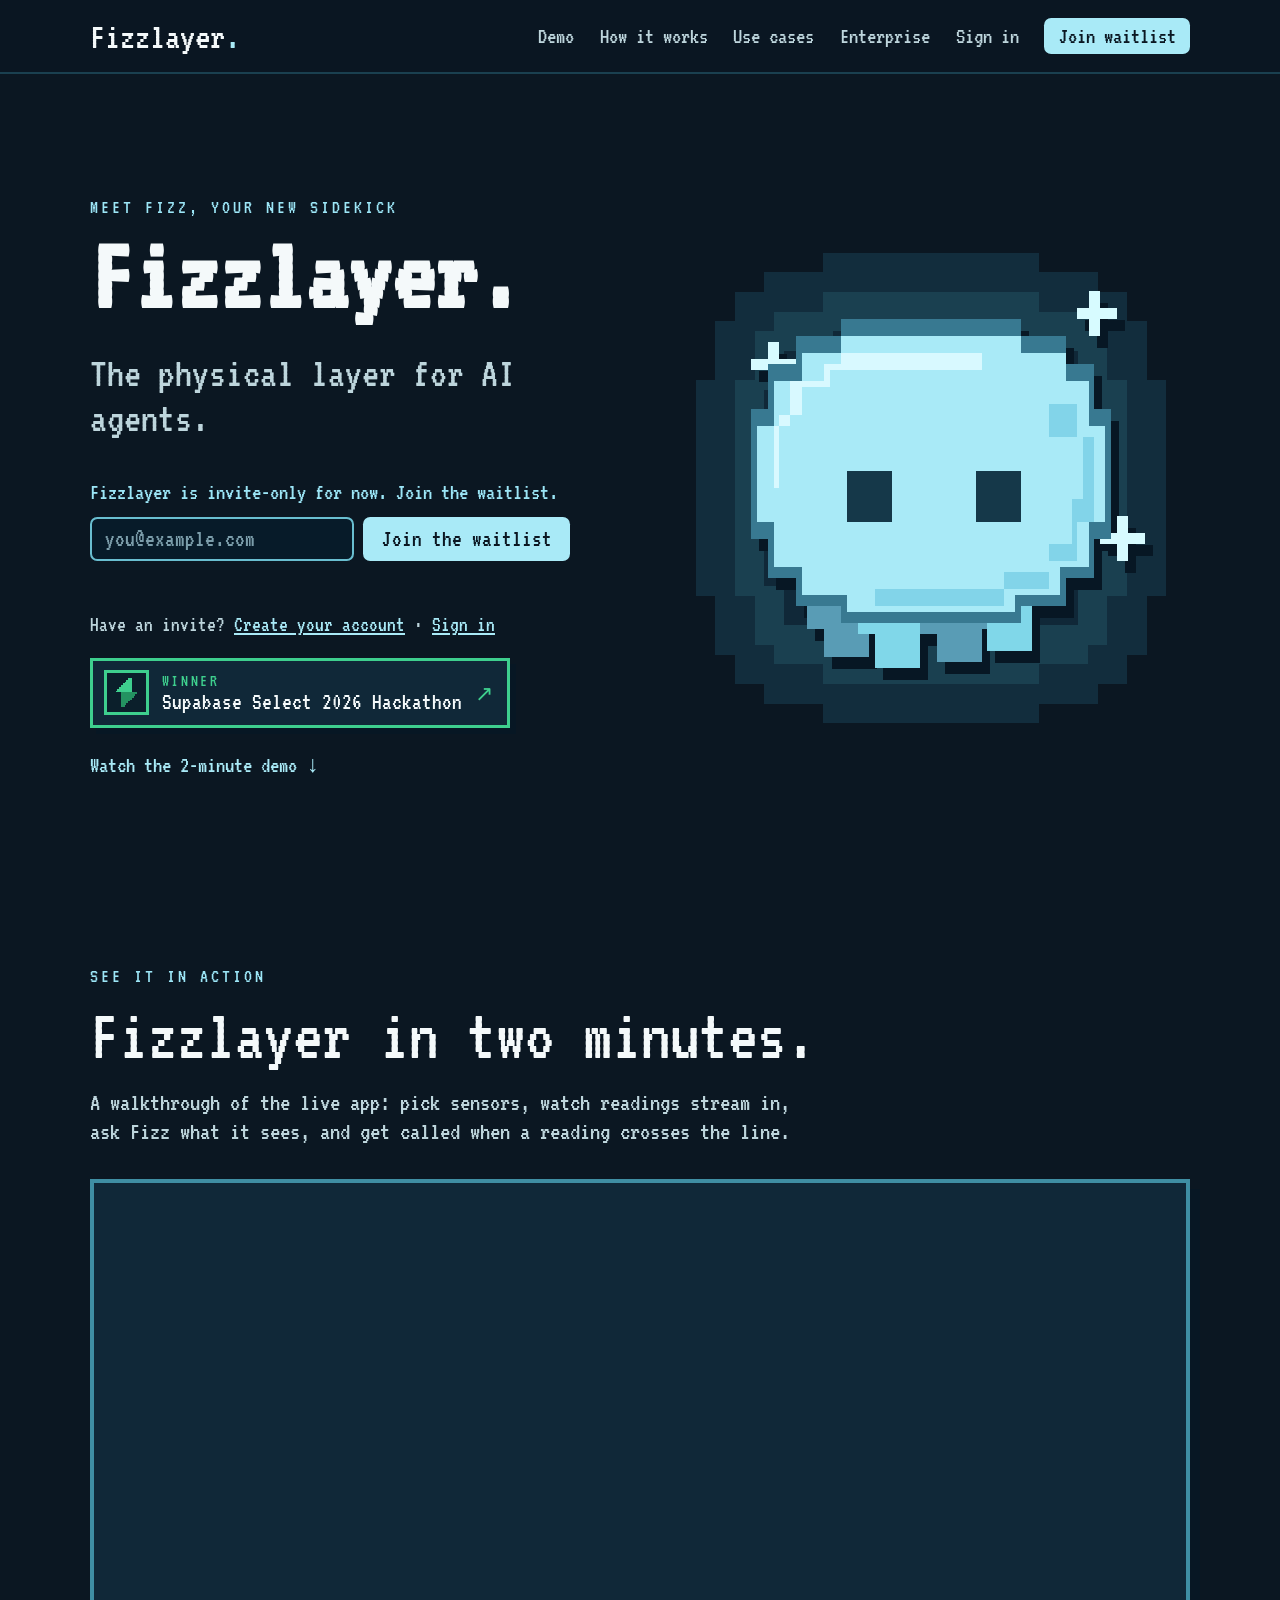
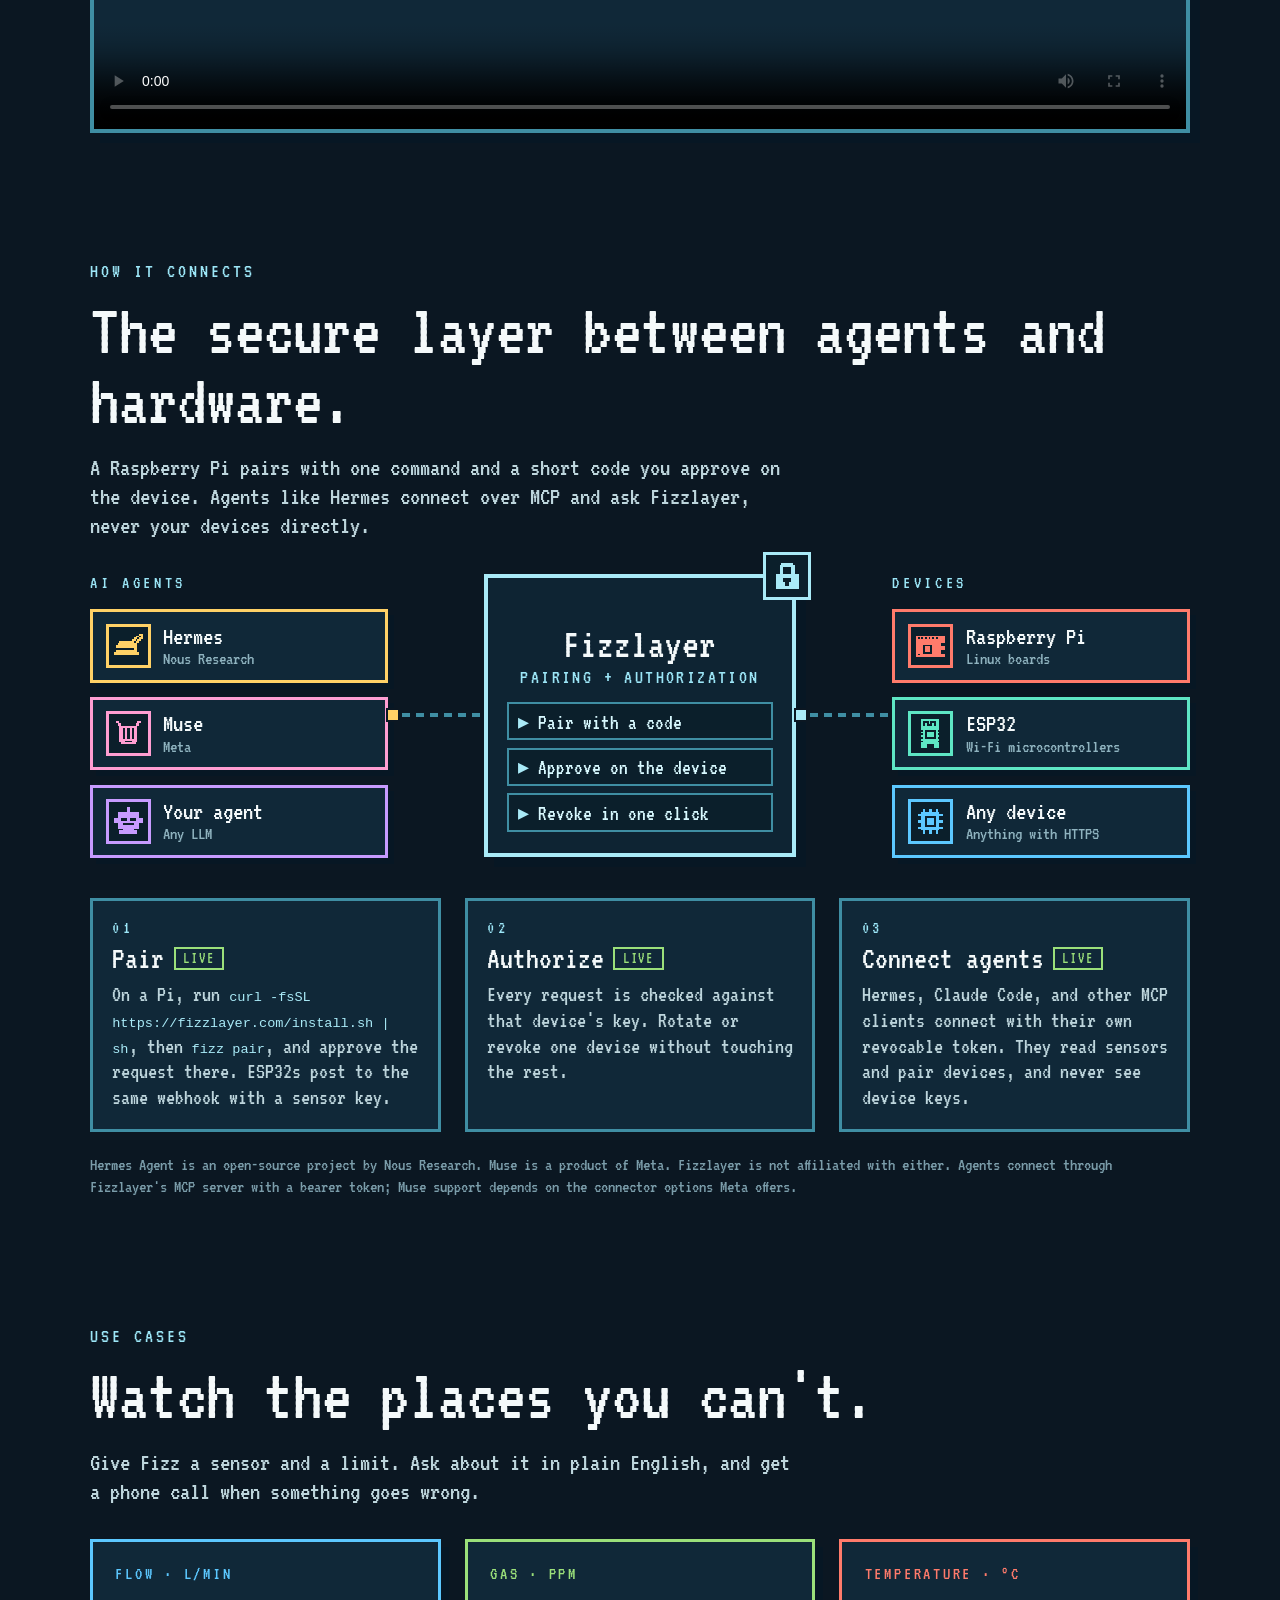
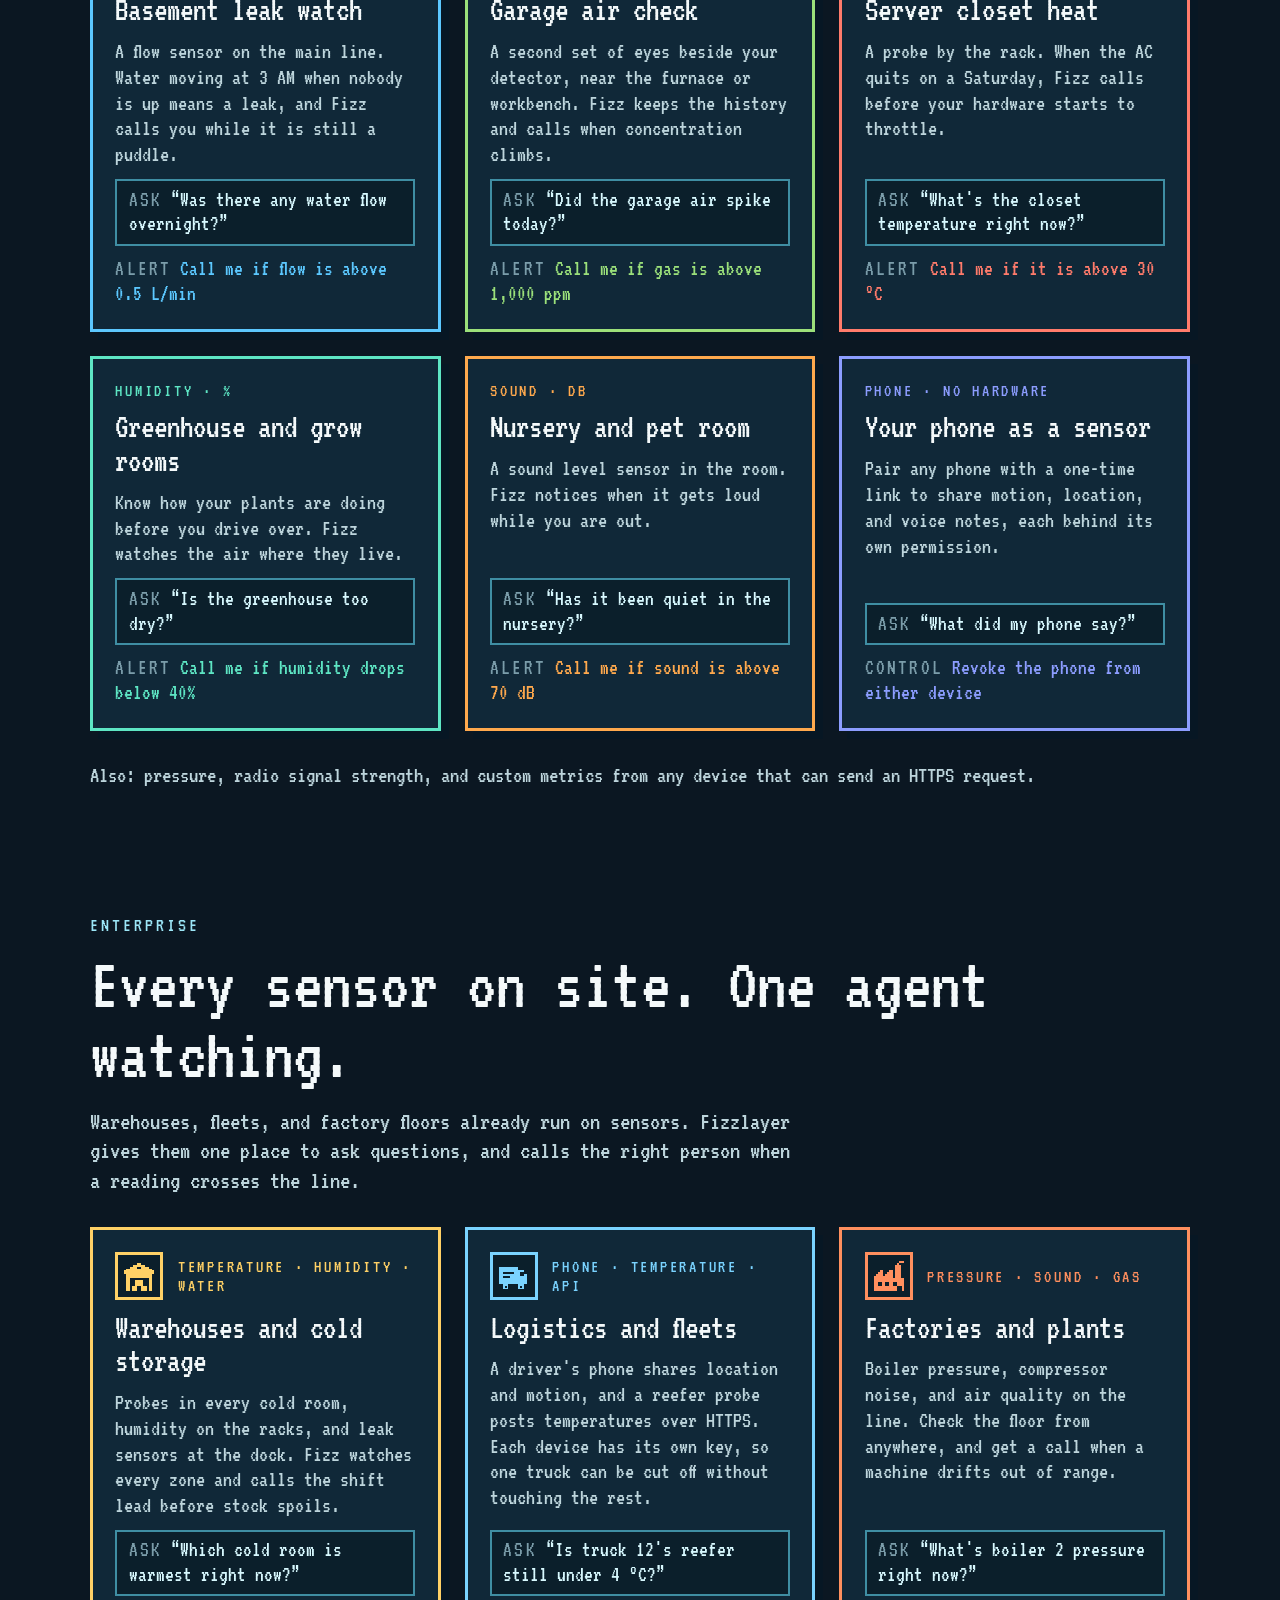
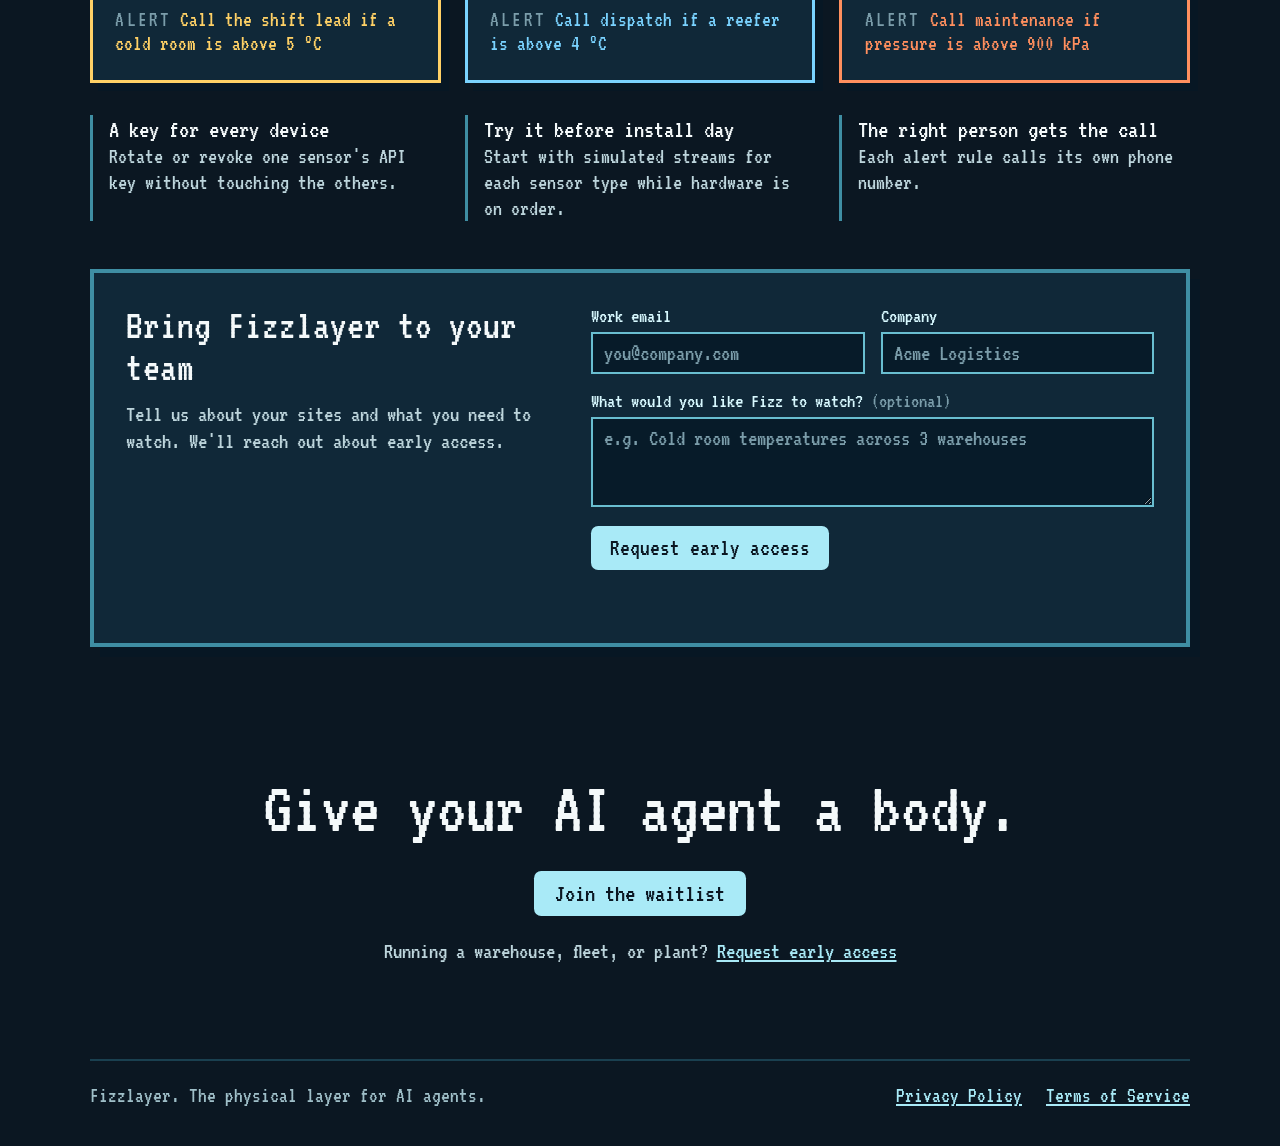
==== public/index.html @ 7a4fb1a0 "Harden Supabase ownership, authentication, and API security" ====
<!doctype html>
<html lang="en">
  <head>
    <meta charset="utf-8">
    <meta name="viewport" content="width=device-width, initial-scale=1">
    <meta name="theme-color" content="#0b1722">
    <title>Fizzlayer — The physical layer for AI agents</title>
    <meta name="description" content="Fizzlayer is the physical layer for AI agents. Connect any sensor, ask about it in plain English, and get a call when something goes wrong. Join the waitlist.">
    <meta property="og:type" content="website">
    <meta property="og:site_name" content="Fizzlayer">
    <meta property="og:url" content="https://fizzlayer.com/">
    <meta property="og:title" content="Fizzlayer — The physical layer for AI agents">
    <meta property="og:description" content="Connect any sensor, ask about it in plain English, and get a call when something goes wrong. Join the waitlist.">
    <meta property="og:image" content="https://fizzlayer.com/og.png">
    <meta property="og:image:width" content="1200">
    <meta property="og:image:height" content="630">
    <meta property="og:image:alt" content="Fizz, the Fizzlayer pixel-art mascot, beside the Fizzlayer name, the tagline “The physical layer for AI agents” and nine sensor icons.">
    <meta name="twitter:card" content="summary_large_image">
    <link rel="icon" href="/fizz-agent.svg" type="image/svg+xml">
    <link rel="preconnect" href="https://fonts.googleapis.com">
    <link rel="preconnect" href="https://fonts.gstatic.com" crossorigin>
    <link href="https://fonts.googleapis.com/css2?family=VT323&display=swap" rel="stylesheet">
    <script src="/auth-redirect.js"></script>
    <link rel="stylesheet" href="/sky.css">
    <script src="/sensor-kinds.js" defer></script>
    <style>
      :root { color-scheme: dark; font-family: "VT323", monospace; }
      * { box-sizing: border-box; }
      .visually-hidden { position: absolute; width: 1px; height: 1px; overflow: hidden; clip-path: inset(50%); white-space: nowrap; }
      html { scroll-behavior: smooth; scroll-padding-top: 5.5rem; }
      body { margin: 0; overflow-x: hidden; background: #0b1722; color: #f4f9fa; }
      main { position: relative; z-index: 1; }
      .site-nav { position: sticky; top: 0; z-index: 10; background: rgba(11, 23, 34, .94); border-bottom: 2px solid #1a4050; }
      .site-nav nav { position: relative; width: min(1100px, calc(100% - 3rem)); min-height: 4.5rem; margin: 0 auto; display: flex; align-items: center; justify-content: space-between; gap: 1rem; }
      .nav-logo { font-size: 2.4rem; color: #f4f9fa; text-decoration: none; }
      .nav-logo span { color: #a9eaf7; }
      .nav-links { display: flex; align-items: center; gap: 1.6rem; margin: 0; padding: 0; list-style: none; }
      .nav-links a { font-size: 1.45rem; color: #bdd5dc; text-decoration: none; }
      .nav-links a:hover, .nav-links a[aria-current="true"] { color: #a9eaf7; }
      .nav-links a[aria-current="true"] { text-decoration: underline; text-underline-offset: 6px; }
      .nav-links .nav-cta { color: #0b1722; background: #a9eaf7; padding: .35rem .9rem; border-radius: .45rem; }
      .nav-links .nav-cta:hover { color: #0b1722; background: #d1f7ff; }
      .nav-toggle { display: none; font: inherit; font-size: 1.45rem; color: #a9eaf7; background: none; border: 2px solid #3f8ea3; padding: .2rem .8rem; cursor: pointer; }
      .hero { width: min(1100px, calc(100% - 3rem)); min-height: calc(100vh - 4.5rem); margin: 0 auto; display: grid; grid-template-columns: minmax(0, 1fr) minmax(0, 1fr); align-items: center; gap: clamp(2rem, 5vw, 5rem); }
      .copy { position: relative; z-index: 1; }
      .eyebrow { margin: 0 0 1rem; color: #9ce6f7; font-size: 1.25rem; letter-spacing: .15em; text-transform: uppercase; }
      h1 { margin: 0; font-size: clamp(4rem, 8.5vw, 6.75rem); line-height: .8; }
      .tagline { max-width: 28rem; margin: 2rem 0 2.5rem; font-size: clamp(2rem, 3.3vw, 2.7rem); line-height: 1.05; color: #bdd5dc; }
      .waitlist-intro { margin: 0 0 .8rem; font-size: 1.45rem; color: #9ce6f7; }
      .waitlist { display: flex; gap: .6rem; max-width: 30rem; }
      .waitlist input { flex: 1; min-width: 0; font: inherit; font-size: 1.5rem; color: #fff; background: #071b29; border: 2px solid #69bed0; border-radius: .45rem; padding: .5rem .8rem; }
      .waitlist input::placeholder { color: #7b9daa; }
      .waitlist button { font: inherit; font-size: 1.5rem; color: #0b1722; background: #a9eaf7; border: 0; border-radius: .45rem; padding: .65rem 1.15rem; cursor: pointer; }
      .waitlist button:hover { background: #d1f7ff; }
      .waitlist button:disabled { opacity: .6; cursor: wait; }
      .waitlist-status { min-height: 1.6rem; margin: .7rem 0 0; font-size: 1.35rem; color: #bdd5dc; }
      .waitlist-status.error { color: #ffb9af; }
      .invite { margin: 1rem 0 0; font-size: 1.35rem; color: #bdd5dc; }
      .invite a { color: #a9eaf7; }
      .award-card { --sensor-color: #3ecf8e; display: flex; align-items: center; gap: .8rem; width: fit-content; max-width: 100%; margin-top: 1.4rem; padding: .6rem .9rem .6rem .7rem; color: #f4f9fa; text-decoration: none; background: #102838; border: 3px solid var(--sensor-color); box-shadow: 6px 6px 0 #071724; }
      .award-card:hover { background: #12333f; }
      .award-card .kind-badge { width: 2.8rem; height: 2.8rem; }
      .award-card .kind-badge svg { width: 1.8rem; height: 1.8rem; }
      .award-card small { display: block; font-size: 1.1rem; letter-spacing: .15em; color: var(--sensor-color); text-transform: uppercase; }
      .award-card strong { display: block; font-size: 1.5rem; font-weight: 400; line-height: 1; }
      .award-card .arrow { color: var(--sensor-color); font-size: 1.4rem; }
      .scroll-cue { display: inline-block; margin-top: 1.6rem; font-size: 1.45rem; color: #a9eaf7; text-decoration: none; }
      .scroll-cue:hover { color: #d1f7ff; }
      a:focus-visible, button:focus-visible, input:focus-visible, video:focus-visible { outline: 3px solid white; outline-offset: 4px; }
      .section { width: min(1100px, calc(100% - 3rem)); margin: 0 auto; padding: 4rem 0; }
      .section h2 { margin: 0 0 1rem; font-size: clamp(3rem, 6vw, 4.6rem); font-weight: 400; line-height: .95; }
      .lede { max-width: 44rem; margin: 0 0 2rem; font-size: 1.6rem; line-height: 1.15; color: #bdd5dc; }
      .video-frame { border: 4px solid #3f8ea3; background: #102838; box-shadow: 10px 10px 0 #071724; }
      .video-frame video { display: block; width: 100%; height: auto; }
      .use-grid { display: grid; grid-template-columns: repeat(3, minmax(0, 1fr)); gap: 1.5rem; }
      .use-card { display: flex; flex-direction: column; gap: .7rem; padding: 1.4rem; background: #102838; border: 3px solid var(--sensor-color); box-shadow: 8px 8px 0 #071724; }
      .use-head { display: flex; align-items: center; gap: .9rem; }
      .use-kind { font-size: 1.15rem; letter-spacing: .15em; color: var(--sensor-color); text-transform: uppercase; }
      .use-card h3 { margin: 0; font-size: 2.1rem; font-weight: 400; line-height: 1; }
      .use-card p { margin: 0; font-size: 1.4rem; line-height: 1.15; color: #bdd5dc; }
      .use-card .ask { margin-top: auto; padding: .4rem .7rem; font-size: 1.35rem; color: #d8f9ff; background: #0b1f2b; border: 2px solid #3f8ea3; }
      .use-card .ask span, .use-card .alert span { color: #7b9daa; letter-spacing: .1em; }
      .use-card .alert { font-size: 1.35rem; color: var(--sensor-color); }
      .kind-badge { display: inline-grid; place-items: center; flex: none; width: 3rem; height: 3rem; border: 3px solid var(--sensor-color); color: var(--sensor-color); background: #0b1f2b; }
      .kind-badge svg { width: 1.9rem; height: 1.9rem; fill: currentColor; }
      .kind-badge .icon-cutout { fill: #0b1f2b; }
      .uses-more { margin: 2rem 0 0; font-size: 1.45rem; color: #bdd5dc; }
      .closing { padding-bottom: 6rem; text-align: center; }
      .closing a { display: inline-block; margin-top: .6rem; font-size: 1.6rem; color: #0b1722; background: #a9eaf7; padding: .65rem 1.3rem; border-radius: .45rem; text-decoration: none; }
      .closing a:hover { background: #d1f7ff; }
      .flow { display: grid; grid-template-columns: minmax(0, 1fr) 6rem minmax(0, 1.05fr) 6rem minmax(0, 1fr); align-items: center; margin: 1rem 0 2.5rem; }
      .flow-col { display: grid; gap: .9rem; }
      .flow-label { margin: 0 0 .2rem; font-size: 1.15rem; letter-spacing: .2em; color: #9ce6f7; text-transform: uppercase; }
      .node { display: flex; align-items: center; gap: .8rem; padding: .7rem .8rem; background: #102838; border: 3px solid var(--sensor-color); box-shadow: 6px 6px 0 #071724; }
      .node .kind-badge { width: 2.8rem; height: 2.8rem; }
      .node .kind-badge svg { width: 1.8rem; height: 1.8rem; }
      .node strong { display: block; font-size: 1.6rem; font-weight: 400; line-height: 1; color: #f4f9fa; }
      .node small { font-size: 1.15rem; color: #8fb3bf; }
      .wire { position: relative; align-self: stretch; min-height: 12rem; }
      .wire::before { content: ""; position: absolute; left: 0; right: 0; top: 50%; height: 4px; margin-top: -2px; background: repeating-linear-gradient(90deg, #3f8ea3 0 8px, transparent 8px 14px); }
      .packet { position: absolute; top: 50%; left: 0; width: 10px; height: 10px; margin-top: -5px; background: #a9eaf7; box-shadow: 0 0 0 2px #0b1722; animation: packet-right 2.4s steps(12, end) infinite; }
      .packet.back { background: #ffd166; animation-name: packet-left; animation-delay: -1.2s; }
      @keyframes packet-right { from { left: 0; } to { left: calc(100% - 10px); } }
      @keyframes packet-left { from { left: calc(100% - 10px); } to { left: 0; } }
      @keyframes packet-down { from { top: 0; } to { top: calc(100% - 10px); } }
      @keyframes packet-up { from { top: calc(100% - 10px); } to { top: 0; } }
      .core { position: relative; padding: 1.6rem 1.2rem 1.3rem; text-align: center; background: #0e2433; border: 4px solid #a9eaf7; box-shadow: 10px 10px 0 #071724; }
      .core .core-lock { position: absolute; top: -1.6rem; right: -1.2rem; --sensor-color: #a9eaf7; }
      .core img { width: 6rem; image-rendering: pixelated; animation: core-bob 1.2s steps(2, end) infinite alternate; }
      @keyframes core-bob { to { transform: translateY(-6px); } }
      .core h3 { margin: .3rem 0 .1rem; font-size: 2.6rem; font-weight: 400; line-height: 1; }
      .core > p { margin: 0 0 .9rem; font-size: 1.25rem; letter-spacing: .12em; color: #9ce6f7; text-transform: uppercase; }
      .core ul { display: grid; gap: .45rem; margin: 0; padding: 0; list-style: none; }
      .core li { padding: .3rem .6rem; font-size: 1.35rem; color: #d8f9ff; text-align: left; background: #0b1f2b; border: 2px solid #3f8ea3; }
      .core li::before { content: "▸ "; color: #a9eaf7; }
      .connect-steps { display: grid; grid-template-columns: repeat(3, minmax(0, 1fr)); gap: 1.5rem; margin: 0; padding: 0; list-style: none; }
      .connect-steps li { padding: 1.1rem 1.2rem; background: #102838; border: 3px solid #3f8ea3; }
      .connect-steps .n { font-size: 1.15rem; letter-spacing: .2em; color: #9ce6f7; }
      .connect-steps h3 { display: flex; flex-wrap: wrap; align-items: center; gap: .6rem; margin: .3rem 0 .5rem; font-size: 2rem; font-weight: 400; line-height: 1; }
      .status { padding: .1rem .45rem; font-size: 1rem; letter-spacing: .12em; text-transform: uppercase; border: 2px solid; }
      .status.live { color: #9be07a; }
      .status.soon { color: #ffd166; }
      .connect-steps p { margin: 0; font-size: 1.4rem; line-height: 1.15; color: #bdd5dc; }
      .connect-steps code { font-family: monospace; font-size: .85rem; color: #a9eaf7; overflow-wrap: anywhere; }
      .fine-print { margin: 1.4rem 0 0; font-size: 1.15rem; line-height: 1.2; color: #7b9daa; }
      .ent-points { display: grid; grid-template-columns: repeat(3, minmax(0, 1fr)); gap: 1.5rem; margin: 2rem 0 0; padding: 0; list-style: none; }
      .ent-points li { padding-left: 1rem; border-left: 3px solid #3f8ea3; font-size: 1.4rem; line-height: 1.15; color: #bdd5dc; }
      .ent-points strong { display: block; font-weight: 400; font-size: 1.6rem; color: #f4f9fa; }
      .business { display: grid; grid-template-columns: minmax(0, 1fr) minmax(0, 1.3fr); gap: 2rem; margin-top: 3rem; padding: 2rem; background: #102838; border: 4px solid #3f8ea3; box-shadow: 10px 10px 0 #071724; }
      .business h3 { margin: 0 0 .8rem; font-size: 2.6rem; font-weight: 400; line-height: 1; }
      .business p { margin: 0; font-size: 1.45rem; line-height: 1.15; color: #bdd5dc; }
      .business form { display: grid; grid-template-columns: 1fr 1fr; gap: 1rem; }
      .business label { display: block; margin-bottom: .35rem; font-size: 1.3rem; color: #d8f9ff; }
      .business .wide { grid-column: 1 / -1; }
      .business input, .business textarea { width: 100%; font: inherit; font-size: 1.45rem; color: #fff; background: #071b29; border: 2px solid #69bed0; border-radius: 0; padding: .45rem .7rem; }
      .business textarea { resize: vertical; min-height: 5.5rem; }
      .business input::placeholder, .business textarea::placeholder { color: #7b9daa; }
      .business button { justify-self: start; font: inherit; font-size: 1.5rem; color: #0b1722; background: #a9eaf7; border: 0; border-radius: .45rem; padding: .6rem 1.2rem; cursor: pointer; }
      .business button:hover { background: #d1f7ff; }
      .business button:disabled { opacity: .6; cursor: wait; }
      .business .form-status { min-height: 1.6rem; font-size: 1.35rem; color: #bdd5dc; }
      .business .form-status.error { color: #ffb9af; }
      .dim { color: #7b9daa; }
      .closing p { margin: 1.4rem 0 0; font-size: 1.45rem; color: #bdd5dc; }
      .closing p a { display: inline; margin: 0; padding: 0; font-size: inherit; color: #a9eaf7; background: none; text-decoration: underline; }
      .closing p a:hover { background: none; color: #d1f7ff; }
      .site-footer { position: relative; z-index: 1; width: min(1100px, calc(100% - 3rem)); margin: 0 auto; padding: 1.5rem 0 2.5rem; border-top: 2px solid #1a4050; display: flex; flex-wrap: wrap; justify-content: space-between; gap: .6rem 1.5rem; font-size: 1.35rem; color: #9fbfc8; }
      .site-footer nav { display: flex; gap: 1.5rem; }
      .site-footer a { color: #a9eaf7; }
      textarea:focus-visible { outline: 3px solid white; outline-offset: 4px; }
      @media (max-width: 1000px) { .use-grid { grid-template-columns: repeat(2, minmax(0, 1fr)); } }
      @media (max-width: 860px) {
        .nav-toggle { display: block; }
        .nav-links { display: none; position: absolute; top: 100%; left: -1.5rem; right: -1.5rem; flex-direction: column; align-items: stretch; gap: 0; padding: .4rem 1.5rem 1.2rem; background: #0b1722; border-bottom: 2px solid #1a4050; }
        .nav-links.open { display: flex; }
        .nav-links a { display: block; padding: .7rem 0; }
        .nav-links .nav-cta { margin-top: .5rem; text-align: center; }
        .business { grid-template-columns: 1fr; }
        .ent-points { grid-template-columns: 1fr; }
        .connect-steps { grid-template-columns: 1fr; }
        .flow { grid-template-columns: 1fr; }
        .flow-col { grid-template-columns: repeat(3, minmax(0, 1fr)); gap: .6rem; }
        .flow-label { grid-column: 1 / -1; text-align: center; }
        .node { flex-direction: column; gap: .4rem; padding: .7rem .4rem; text-align: center; }
        .node small { display: none; }
        .node strong { font-size: 1.35rem; }
        .wire { min-height: 4.5rem; }
        .wire::before { left: 50%; right: auto; top: 0; bottom: 0; width: 4px; height: auto; margin: 0 0 0 -2px; background: repeating-linear-gradient(180deg, #3f8ea3 0 8px, transparent 8px 14px); }
        .packet { left: 50%; top: 0; margin: 0 0 0 -5px; animation-name: packet-down; }
        .packet.back { left: 50%; animation-name: packet-up; }
        .core .core-lock { right: .6rem; }
      }
      .stage { position: relative; display: grid; place-items: center; min-height: 480px; isolation: isolate; }
      .pixel-halo { position: absolute; z-index: -1; width: min(100%, 490px); height: auto; image-rendering: pixelated; }
      .mascot-runner { width: min(100%, 450px); animation: scurry 3s ease-in-out infinite; }
      .mascot { display: block; width: 100%; height: auto; overflow: visible; filter: drop-shadow(8px 12px 0 #071724); image-rendering: pixelated; }
      .tentacle-left { animation: step-left .3s steps(2, end) infinite alternate; }
      .tentacle-right { animation: step-right .3s steps(2, end) infinite alternate; }
      .spark { fill: #d7fbff; animation: twinkle 2s steps(2, end) infinite alternate; }
      .spark:nth-of-type(2) { animation-delay: .7s; }
      @keyframes scurry { 0%, 100% { transform: translate(-18px, 0) rotate(-2deg); } 50% { transform: translate(18px, -9px) rotate(2deg); } }
      @keyframes step-left { to { transform: translateY(5px); } }
      @keyframes step-right { to { transform: translateY(-5px); } }
      @keyframes twinkle { to { opacity: .25; } }
      @media (max-width: 720px) {
        .hero { grid-template-columns: 1fr; gap: 0; min-height: 0; padding: 4rem 0 3rem; text-align: center; }
        .section { padding: 3rem 0; }
        .use-grid { grid-template-columns: 1fr; }
        .business { padding: 1.4rem; }
        .business form { grid-template-columns: 1fr; }
        .stage { grid-row: 1; min-height: 310px; }
        .mascot-runner { width: min(76vw, 320px); }
        .copy { grid-row: 2; }
        .tagline { margin: 1.2rem auto 2rem; }
        .waitlist { margin: 0 auto; flex-direction: column; }
        .award-card { margin-left: auto; margin-right: auto; text-align: left; }
      }
      @media (prefers-reduced-motion: reduce) {
        .mascot-runner, .tentacle-left, .tentacle-right, .spark { animation: none; }
        html { scroll-behavior: auto; }
        .packet { display: none; }
        .core img { animation: none; }
      }
    </style>
  </head>
  <body>
    <div class="pixel-sky" aria-hidden="true">
      <span class="shooting-star shooting-star-one"></span>
      <span class="shooting-star shooting-star-two"></span>
      <span class="shooting-star shooting-star-three"></span>
    </div>
    <header class="site-nav">
      <nav aria-label="Main">
        <a class="nav-logo" href="#top" aria-label="Fizzlayer, back to top">Fizzlayer<span>.</span></a>
        <button class="nav-toggle" id="nav-toggle" type="button" aria-expanded="false" aria-controls="nav-links">Menu</button>
        <ul class="nav-links" id="nav-links">
          <li><a href="#demo">Demo</a></li>
          <li><a href="#connect">How it works</a></li>
          <li><a href="#use-cases">Use cases</a></li>
          <li><a href="#enterprise">Enterprise</a></li>
          <li><a href="/app.html#sign-in">Sign in</a></li>
          <li><a class="nav-cta" href="#join">Join waitlist</a></li>
        </ul>
      </nav>
    </header>
    <main>
      <section class="hero" id="top">
        <div class="copy" id="join">
          <p class="eyebrow">Meet Fizz, your new sidekick</p>
          <h1>Fizzlayer.</h1>
          <p class="tagline">The physical layer for AI agents.</p>
          <p class="waitlist-intro">Fizzlayer is invite-only for now. Join the waitlist.</p>
          <form class="waitlist" id="waitlist" novalidate>
            <label class="visually-hidden" for="waitlist-email">Email address</label>
            <input id="waitlist-email" name="email" type="email" autocomplete="email" maxlength="254" required placeholder="you@example.com">
            <button type="submit">Join the waitlist</button>
          </form>
          <p class="waitlist-status" id="waitlist-status" role="status" aria-live="polite"></p>
          <p class="invite">Have an invite? <a href="/app.html">Create your account</a> · <a href="/app.html#sign-in">Sign in</a></p>
          <a class="award-card" href="https://hackathon.supabase.com/supabase-select-2026-hackathon/teams/7c144db2-dee5-42a7-9aaa-5348143c3a06" target="_blank" rel="noopener">
            <span class="kind-badge"><svg viewBox="0 0 16 16" shape-rendering="crispEdges" aria-hidden="true"><path d="M9 0h2v1h-2zM8 1h3v1h-3zM7 2h4v1h-4zM6 3h5v1h-5zM5 4h6v1h-6zM4 5h7v1h-7zM3 6h8v1h-8zM2 7h9v1h-9z"/><path fill="#249361" d="M5 8h9v1h-9zM5 9h8v1h-8zM5 10h7v1h-7zM5 11h6v1h-6zM5 12h5v1h-5zM5 13h4v1h-4zM5 14h3v1h-3zM5 15h2v1h-2z"/></svg></span>
            <span><small>Winner</small><strong>Supabase Select 2026 Hackathon</strong></span>
            <span class="arrow" aria-hidden="true">↗</span><span class="visually-hidden"> (opens in a new tab)</span>
          </a>
          <a class="scroll-cue" href="#demo">Watch the 2-minute demo ↓</a>
        </div>
        <div class="stage">
          <svg class="pixel-halo" viewBox="0 0 100 100" xmlns="http://www.w3.org/2000/svg" aria-hidden="true" shape-rendering="crispEdges">
            <path fill="#122d3d" d="M28 2h44v4h12v4h6v6h4v12h4v44h-4v12h-4v6h-6v4H72v4H28v-4H16v-4h-6v-6H6V72H2V28h4V16h4v-6h6V6h12z"/>
            <path fill="#1a4050" d="M28 10h44v4h10v4h4v10h4v44h-4v10h-4v4H72v4H28v-4H18v-4h-4V72h-4V28h4V18h4v-4h10z"/>
            <path fill="#102838" d="M30 18h40v4h10v8h4v40h-4v8H70v4H30v-4H20v-8h-4V30h4v-8h10z"/>
          </svg>
          <div class="mascot-runner">
            <svg class="mascot" viewBox="0 0 80 80" xmlns="http://www.w3.org/2000/svg" role="img" aria-labelledby="fizz-title fizz-desc" shape-rendering="crispEdges">
              <title id="fizz-title">Fizz the pixel mascot</title>
              <desc id="fizz-desc">A friendly light blue creature with two dark block eyes and four little scurrying tentacles.</desc>
              <path class="spark" d="M8 17h3v-3h2v3h3v2h-3v3h-2v-3H8z"/>
              <path class="spark" d="M66 8h2V5h2v3h3v2h-3v3h-2v-3h-2z"/>
              <path class="spark" d="M70 48h3v-3h2v3h3v2h-3v3h-2v-3h-3z"/>
              <g class="tentacle-left" fill="#599cb5">
                <path d="M22 52h10v10h-3v8h-8v-5h-3v-6h4z"/>
                <path d="M43 54h9v11h-3v6h-8v-5h-3v-7h5z"/>
              </g>
              <g class="tentacle-right" fill="#80d7e9">
                <path d="M32 55h9v9h-3v8h-8v-6h-3v-7h5z"/>
                <path d="M53 52h8v8h-3v9h-8v-6h-3v-7h6z"/>
              </g>
              <path fill="#387991" d="M24 10h32v3h8v5h5v8h3v23h-3v7h-5v5h-8v3H24v-3h-8v-5h-5v-7H8V26h3v-8h5v-5h8z"/>
              <path fill="#a9eaf7" d="M24 13h32v3h8v5h4v8h3v17h-3v8h-5v5h-8v3H25v-3h-8v-5h-5v-8H9V29h3v-8h5v-5h7z"/>
              <path fill="#d8f9ff" d="M24 16h25v3H22v3h-5v5h-4v13h-1V29h3v-8h6v-3h3z"/>
              <path fill="#82d4e9" d="M61 25h5v6h3v15h-3v7h-5v5h-8v3H30v-3h23v-3h8v-5h4v-8h2V31h-6z"/>
              <path fill="#153849" d="M25 37h8v9h-8zm23 0h8v9h-8z"/>
            </svg>
          </div>
        </div>
      </section>
      <section class="section demo" id="demo" aria-labelledby="demo-title">
        <p class="eyebrow">See it in action</p>
        <h2 id="demo-title">Fizzlayer in two minutes.</h2>
        <p class="lede">A walkthrough of the live app: pick sensors, watch readings stream in, ask Fizz what it sees, and get called when a reading crosses the line.</p>
        <div class="video-frame">
          <video controls preload="metadata" playsinline poster="/fizz-demo-poster.jpg" width="1920" height="1080">
            <source src="/fizz-demo.mp4" type="video/mp4">
            <track kind="captions" src="/fizz-demo.vtt" srclang="en" label="English">
            Your browser cannot play this video. <a href="/fizz-demo.mp4">Download the demo</a>.
          </video>
        </div>
      </section>
      <section class="section connect" id="connect" aria-labelledby="connect-title">
        <p class="eyebrow">How it connects</p>
        <h2 id="connect-title">The secure layer between agents and hardware.</h2>
        <p class="lede">A Raspberry Pi pairs with one command and a short code you approve on the device. Agents like Hermes connect over MCP and ask Fizzlayer, never your devices directly.</p>
        <div class="flow" role="img" aria-label="Diagram: AI agents such as Hermes and Muse connect to Fizzlayer, which handles pairing and authorization, and Fizzlayer connects to devices such as Raspberry Pi and ESP32 boards.">
          <div class="flow-col" aria-hidden="true">
            <p class="flow-label">AI agents</p>
            <div class="node" style="--sensor-color:#ffd166"><span class="kind-badge"><svg viewBox="0 0 16 16" shape-rendering="crispEdges" aria-hidden="true"><path d="M14 1h2v1h-2zM12 2h4v1h-4zM11 3h5v1h-5zM10 4h5v1h-5zM9 5h5v1h-5zM9 6h4v1h-4zM3 5h6v1h-6zM2 6h7v1h-7zM1 7h12v4h-12zM0 11h14v2h-14z"/><path class="icon-cutout" d="M14 2h1v1h-1zM13 3h1v1h-1zM12 4h1v1h-1zM11 5h1v1h-1zM1 9h10v1h-10z"/></svg></span><span><strong>Hermes</strong><small>Nous Research</small></span></div>
            <div class="node" style="--sensor-color:#ff9ed2"><span class="kind-badge"><svg viewBox="0 0 16 16" shape-rendering="crispEdges" aria-hidden="true"><path d="M1 1h2v1h-2zM2 2h2v2h-2zM3 4h2v7h-2zM13 1h2v1h-2zM12 2h2v2h-2zM11 4h2v7h-2zM3 4h10v1h-10zM3 11h10v2h-10zM4 13h8v1h-8zM6 5h1v6h-1zM9 5h1v6h-1z"/><path class="icon-cutout" d="M6 12h4v1h-4z"/></svg></span><span><strong>Muse</strong><small>Meta</small></span></div>
            <div class="node" style="--sensor-color:#c79bff"><span class="kind-badge"><svg viewBox="0 0 16 16" shape-rendering="crispEdges" aria-hidden="true"><path d="M7 0h2v1h-2zM7 1h2v2h-2zM2 3h12v9h-12zM0 6h2v3h-2zM14 6h2v3h-2zM5 12h6v1h-6zM3 13h10v2h-10z"/><path class="icon-cutout" d="M4 6h3v2h-3zM9 6h3v2h-3zM5 9h6v1h-6z"/></svg></span><span><strong>Your agent</strong><small>Any LLM</small></span></div>
          </div>
          <div class="wire" aria-hidden="true"><span class="packet"></span><span class="packet back"></span></div>
          <div class="core" aria-hidden="true">
            <span class="kind-badge core-lock"><svg viewBox="0 0 16 16" shape-rendering="crispEdges" aria-hidden="true"><path d="M5 1h6v2h-6zM4 2h2v5h-2zM10 2h2v5h-2zM2 7h12v8h-12z"/><path class="icon-cutout" d="M7 9h2v4h-2zM6 9h4v2h-4z"/></svg></span>
            <img src="/fizz-agent.svg" alt="">
            <h3>Fizzlayer</h3>
            <p>Pairing + authorization</p>
            <ul><li>Pair with a code</li><li>Approve on the device</li><li>Revoke in one click</li></ul>
          </div>
          <div class="wire" aria-hidden="true"><span class="packet back"></span><span class="packet"></span></div>
          <div class="flow-col" aria-hidden="true">
            <p class="flow-label">Devices</p>
            <div class="node" style="--sensor-color:#ff7b6b"><span class="kind-badge"><svg viewBox="0 0 16 16" shape-rendering="crispEdges" aria-hidden="true"><path d="M0 2h16v12h-16z"/><path class="icon-cutout" d="M1 3h1v1h-1zM3 3h1v1h-1zM5 3h1v1h-1zM7 3h1v1h-1zM9 3h1v1h-1zM11 3h1v1h-1zM4 7h5v5h-5zM14 6h2v2h-2zM14 10h2v2h-2zM1 12h1v1h-1z"/><path d="M5 8h3v3h-3z"/></svg></span><span><strong>Raspberry Pi</strong><small>Linux boards</small></span></div>
            <div class="node" style="--sensor-color:#5ee6c4"><span class="kind-badge"><svg viewBox="0 0 16 16" shape-rendering="crispEdges" aria-hidden="true"><path d="M3 0h10v16h-10z"/><path class="icon-cutout" d="M4 1h1v3h-1zM4 1h3v1h-3zM6 1h1v3h-1zM6 3h3v1h-3zM8 1h1v3h-1zM8 1h3v1h-3zM10 1h1v3h-1zM5 6h6v5h-6zM3 6h1v1h-1zM3 8h1v1h-1zM3 10h1v1h-1zM3 12h1v1h-1zM12 6h1v1h-1zM12 8h1v1h-1zM12 10h1v1h-1zM12 12h1v1h-1zM6 14h4v2h-4z"/><path d="M6 7h4v3h-4z"/></svg></span><span><strong>ESP32</strong><small>Wi-Fi microcontrollers</small></span></div>
            <div class="node" style="--sensor-color:#5cc8ff"><span class="kind-badge"><svg viewBox="0 0 16 16" shape-rendering="crispEdges" aria-hidden="true"><path d="M3 3h10v10h-10zM4 1h1v2h-1zM7 1h2v2h-2zM11 1h1v2h-1zM4 13h1v2h-1zM7 13h2v2h-2zM11 13h1v2h-1zM1 4h2v1h-2zM1 7h2v2h-2zM1 11h2v1h-2zM13 4h2v1h-2zM13 7h2v2h-2zM13 11h2v1h-2z"/><path class="icon-cutout" d="M5 5h6v6h-6z"/><path d="M6 6h4v4h-4z"/></svg></span><span><strong>Any device</strong><small>Anything with HTTPS</small></span></div>
          </div>
        </div>
        <ol class="connect-steps">
          <li><span class="n">01</span><h3>Pair <span class="status live">Live</span></h3><p>On a Pi, run <code>curl -fsSL https://fizzlayer.com/install.sh | sh</code>, then <code>fizz pair</code>, and approve the request there. ESP32s post to the same webhook with a sensor key.</p></li>
          <li><span class="n">02</span><h3>Authorize <span class="status live">Live</span></h3><p>Every request is checked against that device's key. Rotate or revoke one device without touching the rest.</p></li>
          <li><span class="n">03</span><h3>Connect agents <span class="status live">Live</span></h3><p>Hermes, Claude Code, and other MCP clients connect with their own revocable token. They read sensors and pair devices, and never see device keys.</p></li>
        </ol>
        <p class="fine-print">Hermes Agent is an open-source project by Nous Research. Muse is a product of Meta. Fizzlayer is not affiliated with either. Agents connect through Fizzlayer's MCP server with a bearer token; Muse support depends on the connector options Meta offers.</p>
      </section>
      <section class="section uses" id="use-cases" aria-labelledby="uses-title">
        <p class="eyebrow">Use cases</p>
        <h2 id="uses-title">Watch the places you can't.</h2>
        <p class="lede">Give Fizz a sensor and a limit. Ask about it in plain English, and get a phone call when something goes wrong.</p>
        <div class="use-grid">
          <article class="use-card" style="--sensor-color:#5cc8ff" data-kind="water">
            <div class="use-head"><span class="use-kind">Flow · L/min</span></div>
            <h3>Basement leak watch</h3>
            <p>A flow sensor on the main line. Water moving at 3 AM when nobody is up means a leak, and Fizz calls you while it is still a puddle.</p>
            <p class="ask"><span>ASK</span> “Was there any water flow overnight?”</p>
            <p class="alert"><span>ALERT</span> Call me if flow is above 0.5 L/min</p>
          </article>
          <article class="use-card" style="--sensor-color:#9be07a" data-kind="gas">
            <div class="use-head"><span class="use-kind">Gas · ppm</span></div>
            <h3>Garage air check</h3>
            <p>A second set of eyes beside your detector, near the furnace or workbench. Fizz keeps the history and calls when concentration climbs.</p>
            <p class="ask"><span>ASK</span> “Did the garage air spike today?”</p>
            <p class="alert"><span>ALERT</span> Call me if gas is above 1,000 ppm</p>
          </article>
          <article class="use-card" style="--sensor-color:#ff7b6b" data-kind="temperature">
            <div class="use-head"><span class="use-kind">Temperature · °C</span></div>
            <h3>Server closet heat</h3>
            <p>A probe by the rack. When the AC quits on a Saturday, Fizz calls before your hardware starts to throttle.</p>
            <p class="ask"><span>ASK</span> “What's the closet temperature right now?”</p>
            <p class="alert"><span>ALERT</span> Call me if it is above 30 °C</p>
          </article>
          <article class="use-card" style="--sensor-color:#5ee6c4" data-kind="humidity">
            <div class="use-head"><span class="use-kind">Humidity · %</span></div>
            <h3>Greenhouse and grow rooms</h3>
            <p>Know how your plants are doing before you drive over. Fizz watches the air where they live.</p>
            <p class="ask"><span>ASK</span> “Is the greenhouse too dry?”</p>
            <p class="alert"><span>ALERT</span> Call me if humidity drops below 40%</p>
          </article>
          <article class="use-card" style="--sensor-color:#ffa94d" data-kind="sound">
            <div class="use-head"><span class="use-kind">Sound · dB</span></div>
            <h3>Nursery and pet room</h3>
            <p>A sound level sensor in the room. Fizz notices when it gets loud while you are out.</p>
            <p class="ask"><span>ASK</span> “Has it been quiet in the nursery?”</p>
            <p class="alert"><span>ALERT</span> Call me if sound is above 70 dB</p>
          </article>
          <article class="use-card" style="--sensor-color:#8c9dff" data-kind="phone">
            <div class="use-head"><span class="use-kind">Phone · no hardware</span></div>
            <h3>Your phone as a sensor</h3>
            <p>Pair any phone with a one-time link to share motion, location, and voice notes, each behind its own permission.</p>
            <p class="ask"><span>ASK</span> “What did my phone say?”</p>
            <p class="alert"><span>CONTROL</span> Revoke the phone from either device</p>
          </article>
        </div>
        <p class="uses-more">Also: pressure, radio signal strength, and custom metrics from any device that can send an HTTPS request.</p>
      </section>
      <section class="section enterprise" id="enterprise" aria-labelledby="enterprise-title">
        <p class="eyebrow">Enterprise</p>
        <h2 id="enterprise-title">Every sensor on site. One agent watching.</h2>
        <p class="lede">Warehouses, fleets, and factory floors already run on sensors. Fizzlayer gives them one place to ask questions, and calls the right person when a reading crosses the line.</p>
        <div class="use-grid">
          <article class="use-card" style="--sensor-color:#ffd166">
            <div class="use-head"><span class="kind-badge"><svg viewBox="0 0 16 16" shape-rendering="crispEdges" aria-hidden="true"><path d="M7 1h2v1h-2zM5 2h6v1h-6zM3 3h10v1h-10zM1 4h14v1h-14zM0 5h16v2h-16zM1 7h14v9h-14z"/><path class="icon-cutout" d="M7 3h2v1h-2zM3 9h10v7h-10z"/><path d="M4 13h3v3h-3zM9 13h3v3h-3zM6 10h4v3h-4z"/></svg></span><span class="use-kind">Temperature · humidity · water</span></div>
            <h3>Warehouses and cold storage</h3>
            <p>Probes in every cold room, humidity on the racks, and leak sensors at the dock. Fizz watches every zone and calls the shift lead before stock spoils.</p>
            <p class="ask"><span>ASK</span> “Which cold room is warmest right now?”</p>
            <p class="alert"><span>ALERT</span> Call the shift lead if a cold room is above 5 °C</p>
          </article>
          <article class="use-card" style="--sensor-color:#7ad3ff">
            <div class="use-head"><span class="kind-badge"><svg viewBox="0 0 16 16" shape-rendering="crispEdges" aria-hidden="true"><path d="M0 3h10v8h-10zM10 5h3v6h-3zM13 7h2v4h-2zM0 11h15v1h-15zM2 12h3v3h-3zM10 12h3v3h-3z"/><path class="icon-cutout" d="M11 6h2v2h-2zM2 6h6v1h-6zM2 8h4v1h-4zM3 13h1v1h-1zM11 13h1v1h-1z"/></svg></span><span class="use-kind">Phone · temperature · API</span></div>
            <h3>Logistics and fleets</h3>
            <p>A driver's phone shares location and motion, and a reefer probe posts temperatures over HTTPS. Each device has its own key, so one truck can be cut off without touching the rest.</p>
            <p class="ask"><span>ASK</span> “Is truck 12's reefer still under 4 °C?”</p>
            <p class="alert"><span>ALERT</span> Call dispatch if a reefer is above 4 °C</p>
          </article>
          <article class="use-card" style="--sensor-color:#ff8f5e">
            <div class="use-head"><span class="kind-badge"><svg viewBox="0 0 16 16" shape-rendering="crispEdges" aria-hidden="true"><path d="M3 5h2v1h-2zM2 6h3v1h-3zM1 7h4v1h-4zM0 8h5v1h-5zM8 5h2v1h-2zM7 6h3v1h-3zM6 7h4v1h-4zM5 8h5v1h-5zM11 2h3v7h-3zM0 9h16v7h-16zM13 0h1v1h-1zM14 0h2v1h-2zM12 1h1v1h-1z"/><path class="icon-cutout" d="M2 11h2v2h-2zM6 11h2v2h-2zM10 11h2v2h-2zM12 13h3v3h-3z"/></svg></span><span class="use-kind">Pressure · sound · gas</span></div>
            <h3>Factories and plants</h3>
            <p>Boiler pressure, compressor noise, and air quality on the line. Check the floor from anywhere, and get a call when a machine drifts out of range.</p>
            <p class="ask"><span>ASK</span> “What's boiler 2 pressure right now?”</p>
            <p class="alert"><span>ALERT</span> Call maintenance if pressure is above 900 kPa</p>
          </article>
        </div>
        <ul class="ent-points">
          <li><strong>A key for every device</strong>Rotate or revoke one sensor's API key without touching the others.</li>
          <li><strong>Try it before install day</strong>Start with simulated streams for each sensor type while hardware is on order.</li>
          <li><strong>The right person gets the call</strong>Each alert rule calls its own phone number.</li>
        </ul>
        <div class="business" id="business">
          <div>
            <h3>Bring Fizzlayer to your team</h3>
            <p>Tell us about your sites and what you need to watch. We'll reach out about early access.</p>
          </div>
          <form id="business-form" novalidate>
            <div>
              <label for="business-email">Work email</label>
              <input id="business-email" name="email" type="email" autocomplete="email" maxlength="254" required placeholder="you@company.com">
            </div>
            <div>
              <label for="business-company">Company</label>
              <input id="business-company" name="company" type="text" autocomplete="organization" maxlength="120" required placeholder="Acme Logistics">
            </div>
            <div class="wide">
              <label for="business-interest">What would you like Fizz to watch? <span class="dim">(optional)</span></label>
              <textarea id="business-interest" name="interest" maxlength="500" rows="3" placeholder="e.g. Cold room temperatures across 3 warehouses"></textarea>
            </div>
            <button type="submit">Request early access</button>
            <p class="form-status wide" id="business-status" role="status" aria-live="polite"></p>
          </form>
        </div>
      </section>
      <section class="section closing" aria-labelledby="closing-title">
        <h2 id="closing-title">Give your AI agent a body.</h2>
        <a href="#join">Join the waitlist</a>
        <p>Running a warehouse, fleet, or plant? <a href="#business">Request early access</a></p>
      </section>
    </main>
    <footer class="site-footer">
      <span>Fizzlayer. The physical layer for AI agents.</span>
      <nav aria-label="Legal"><a href="/privacy.html">Privacy Policy</a><a href="/terms.html">Terms of Service</a></nav>
    </footer>
    <script src="/landing.js"></script>
  </body>
</html>
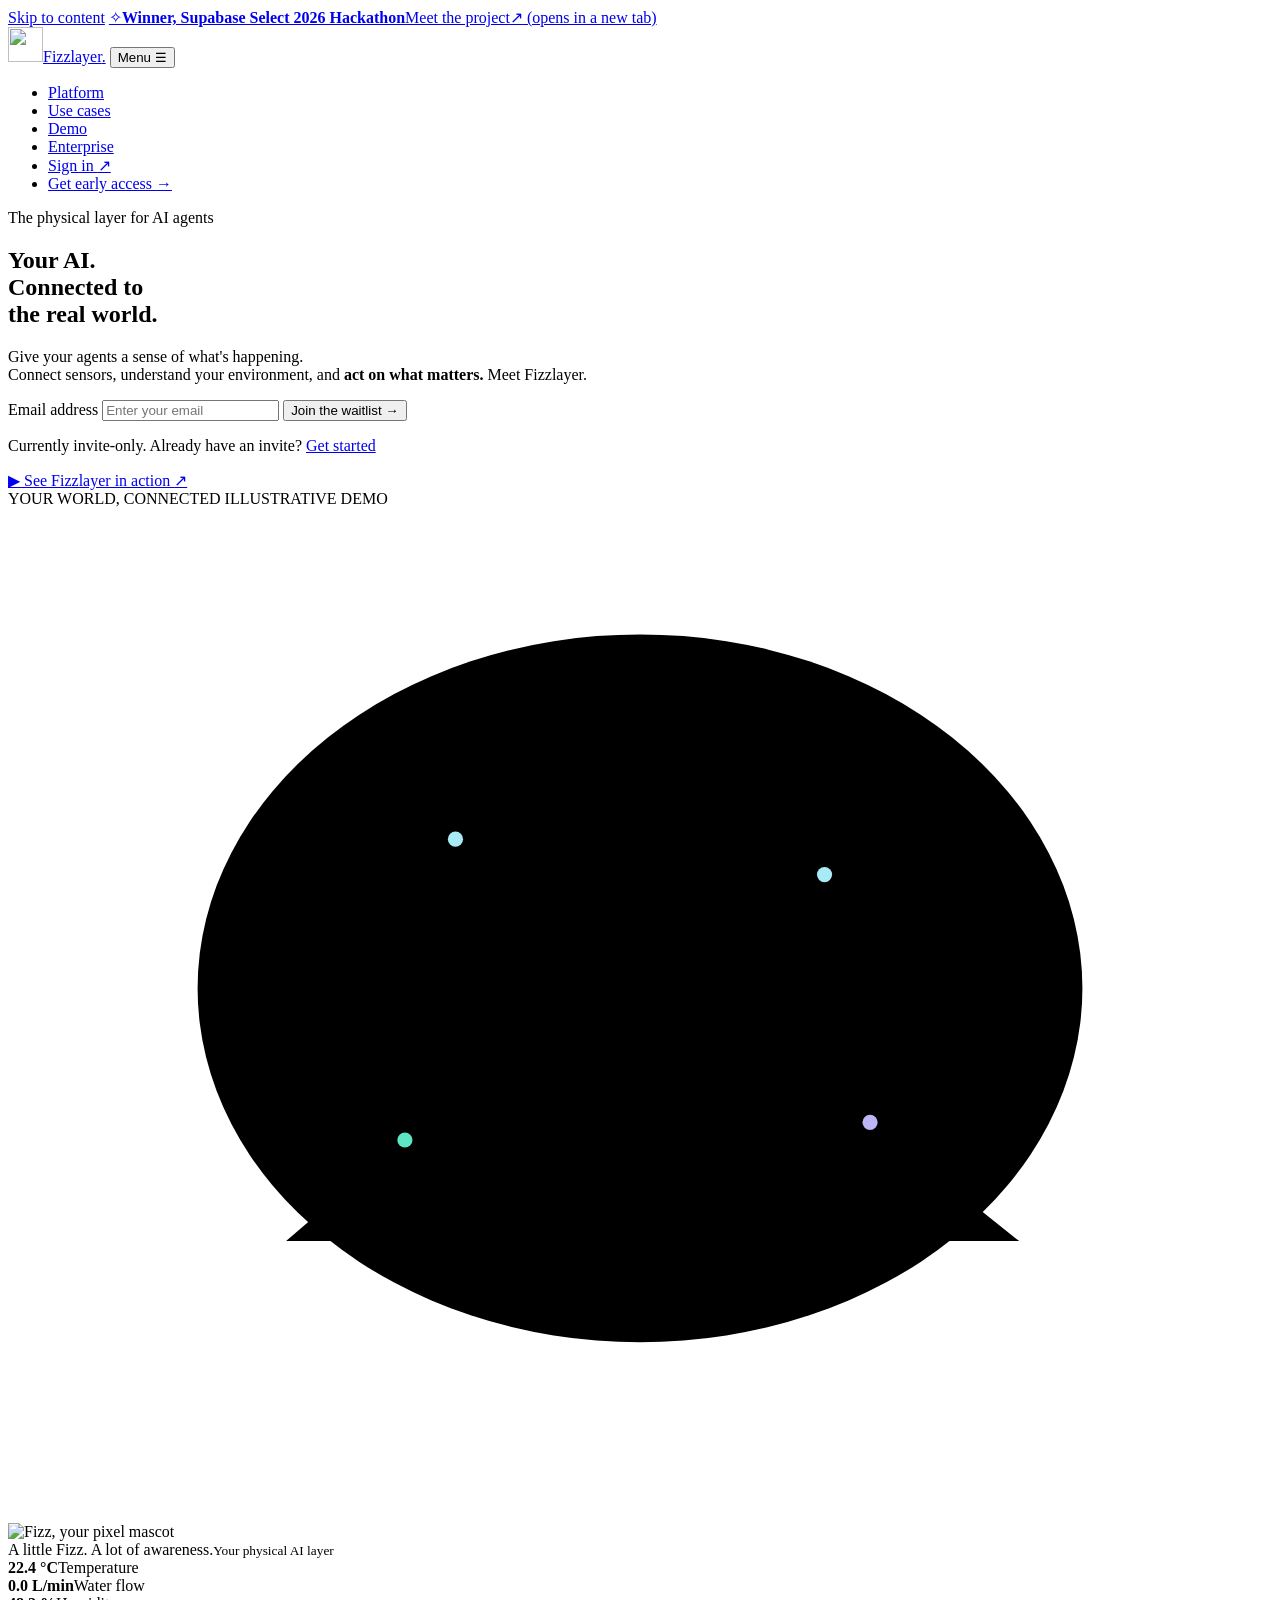
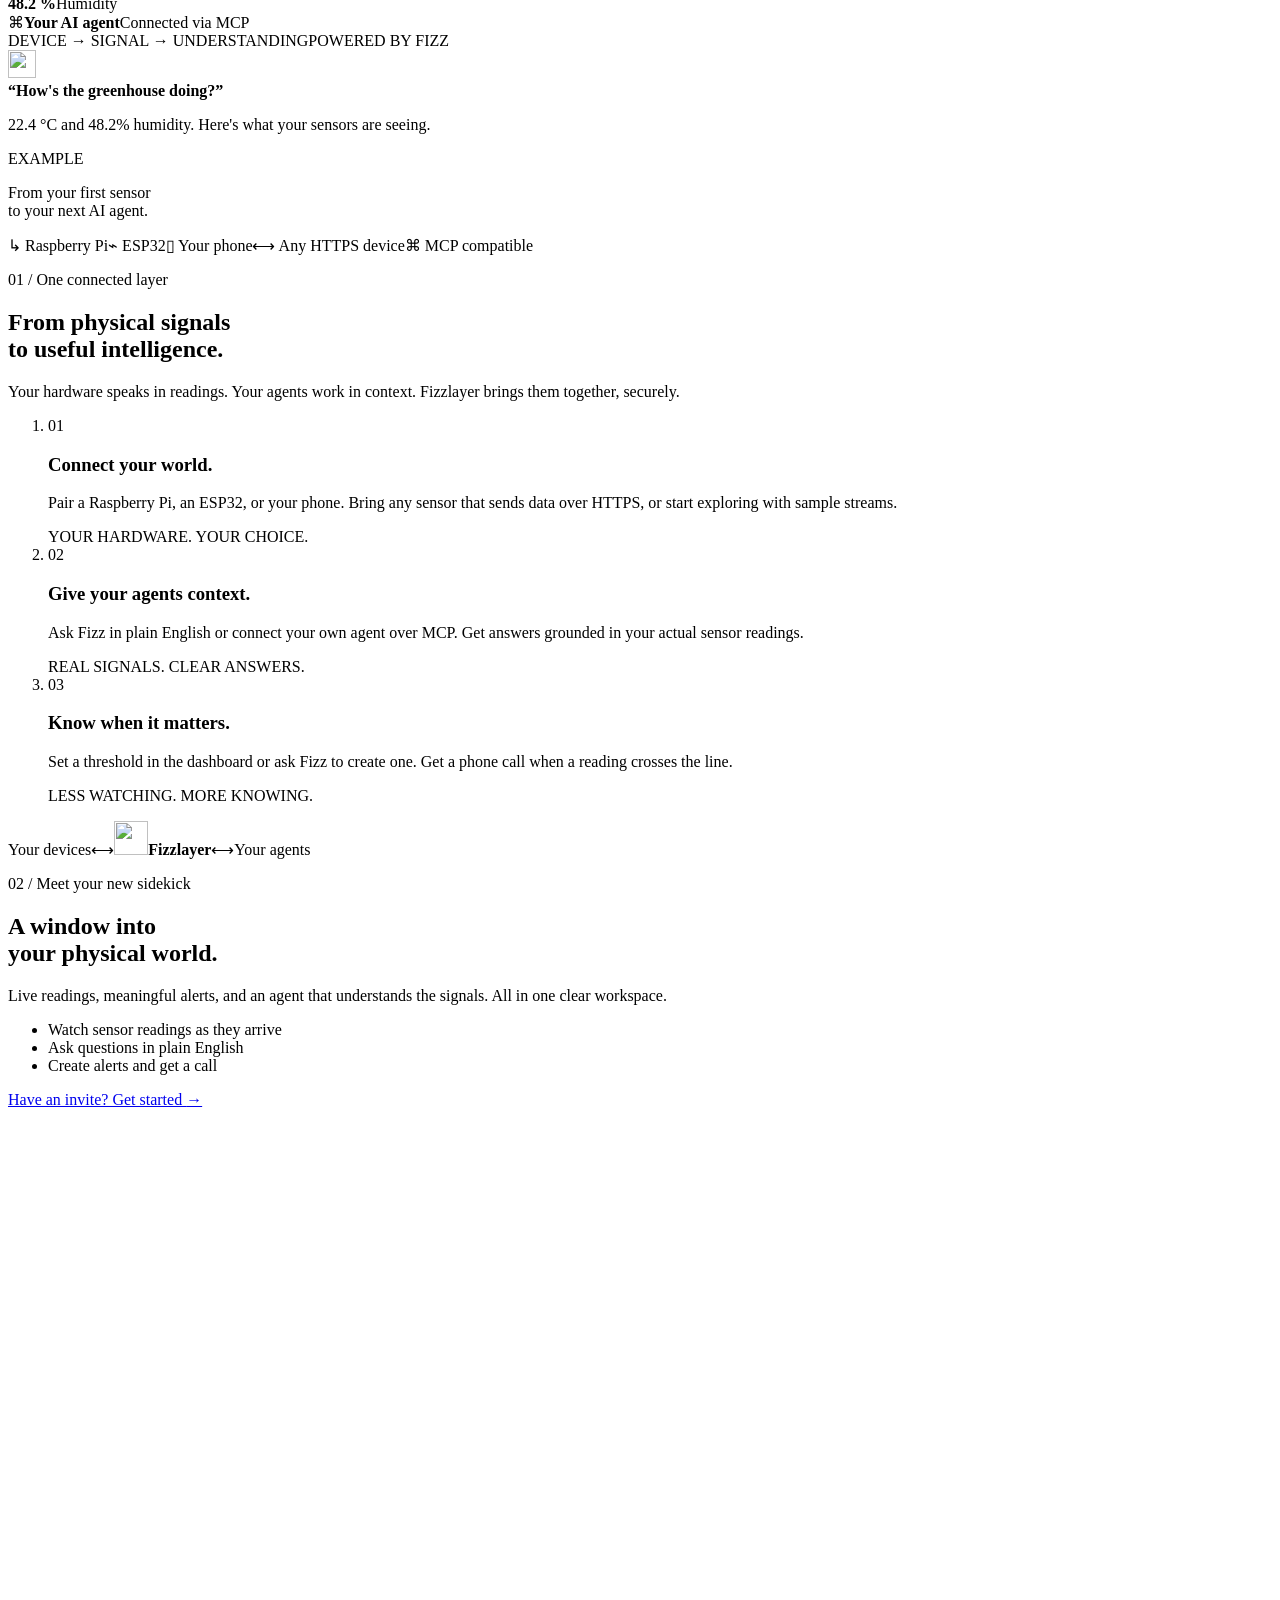
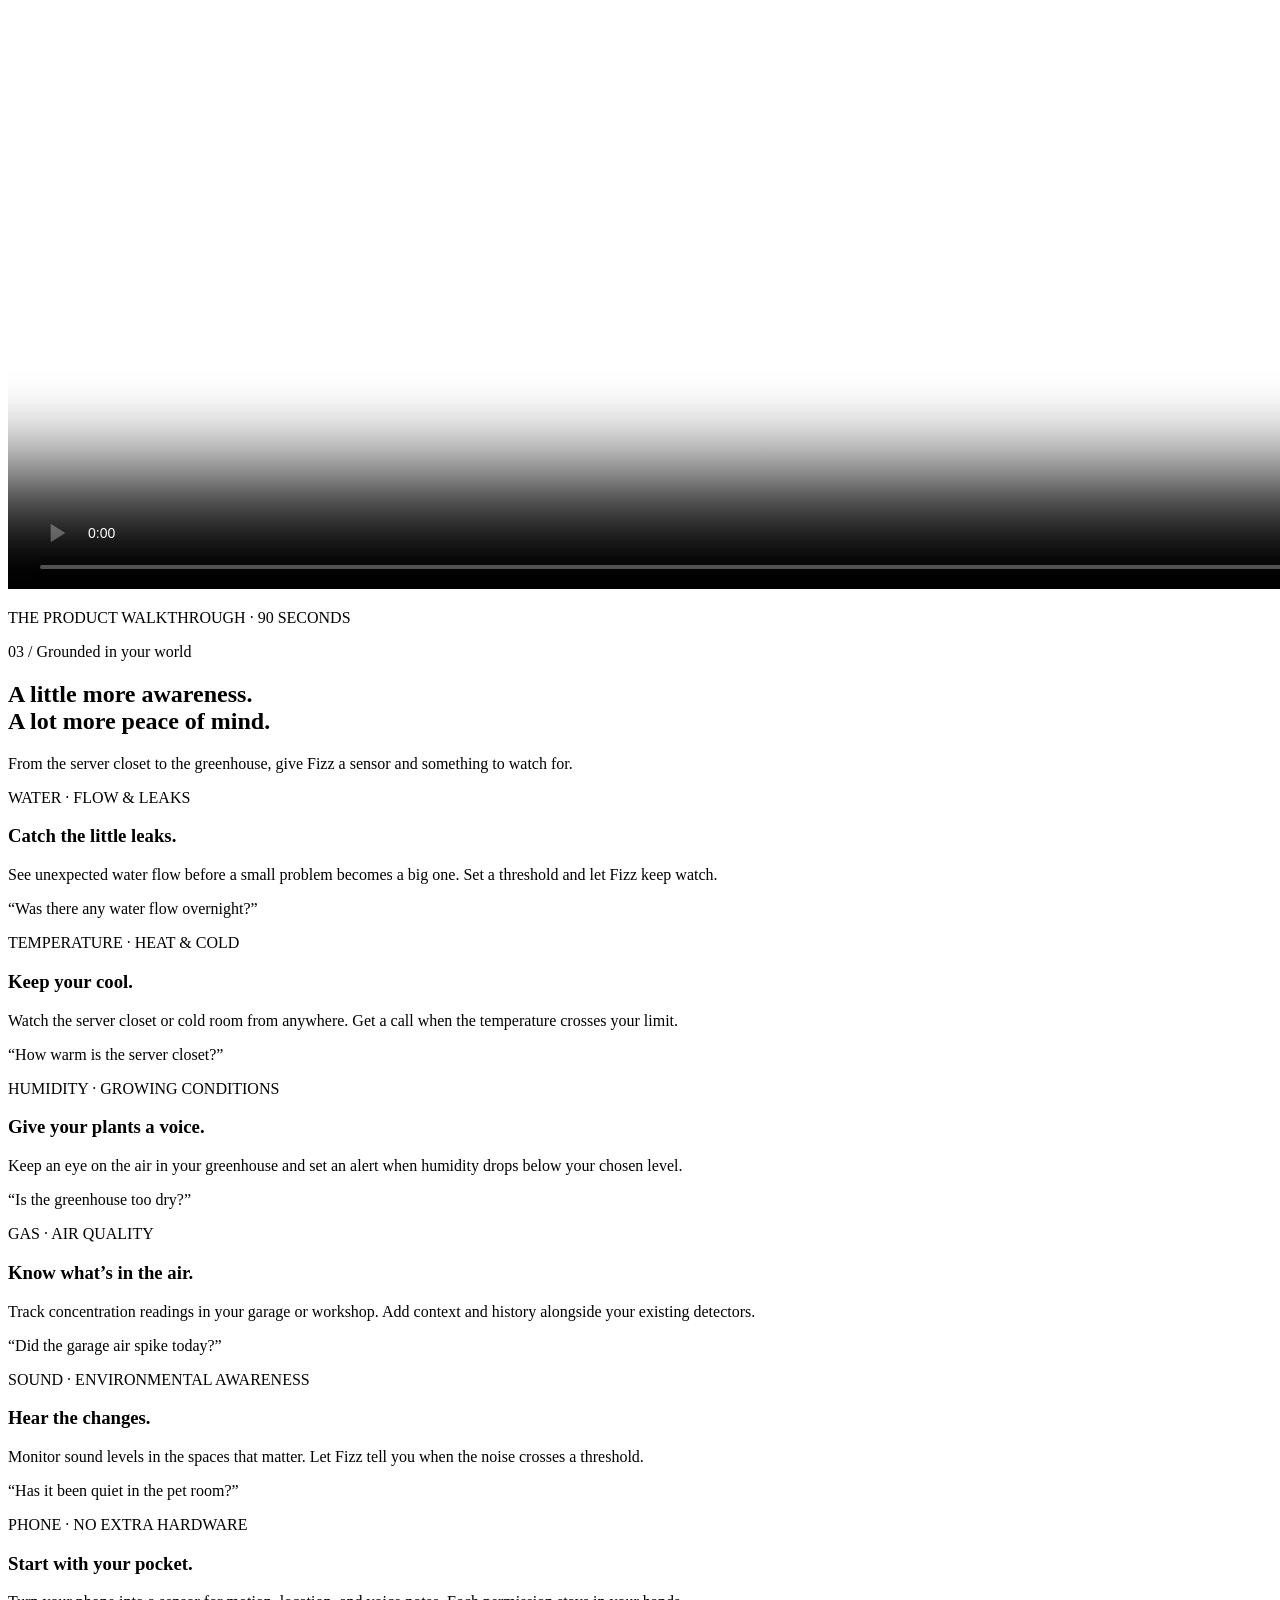
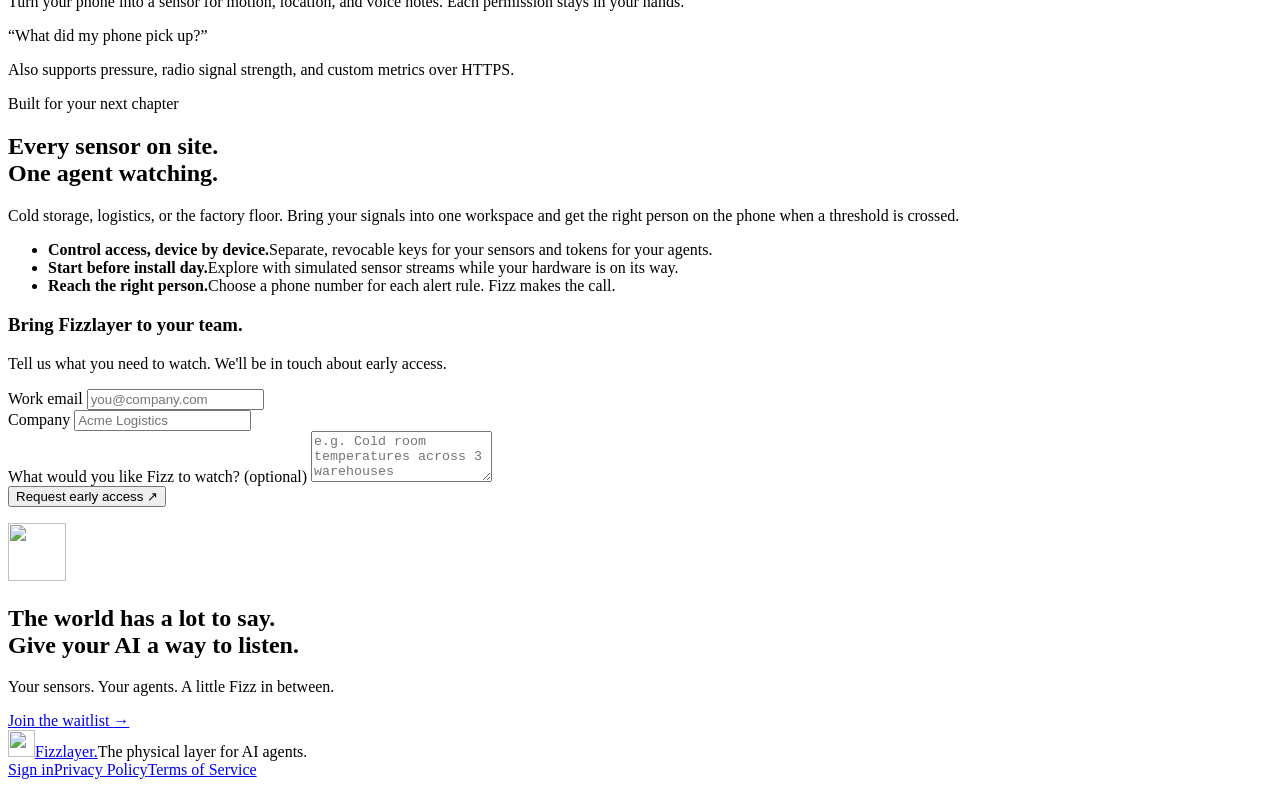
==== commit 306d4403: "Refresh Fizzlayer website and demo assets" ====
--- a/public/index.html
+++ b/public/index.html
@@ -3,7 +3,7 @@
   <head>
     <meta charset="utf-8">
     <meta name="viewport" content="width=device-width, initial-scale=1">
-    <meta name="theme-color" content="#0b1722">
+    <meta name="theme-color" content="#fcfdfd">
     <title>Fizzlayer — The physical layer for AI agents</title>
     <meta name="description" content="Fizzlayer is the physical layer for AI agents. Connect any sensor, ask about it in plain English, and get a call when something goes wrong. Join the waitlist.">
     <meta property="og:type" content="website">
@@ -19,395 +19,92 @@
     <link rel="icon" href="/fizz-agent.svg" type="image/svg+xml">
     <link rel="preconnect" href="https://fonts.googleapis.com">
     <link rel="preconnect" href="https://fonts.gstatic.com" crossorigin>
-    <link href="https://fonts.googleapis.com/css2?family=VT323&display=swap" rel="stylesheet">
+    <link rel="stylesheet" href="/design.css">
+    <link rel="stylesheet" href="/landing.css">
     <script src="/auth-redirect.js"></script>
-    <link rel="stylesheet" href="/sky.css">
     <script src="/sensor-kinds.js" defer></script>
-    <style>
-      :root { color-scheme: dark; font-family: "VT323", monospace; }
-      * { box-sizing: border-box; }
-      .visually-hidden { position: absolute; width: 1px; height: 1px; overflow: hidden; clip-path: inset(50%); white-space: nowrap; }
-      html { scroll-behavior: smooth; scroll-padding-top: 5.5rem; }
-      body { margin: 0; overflow-x: hidden; background: #0b1722; color: #f4f9fa; }
-      main { position: relative; z-index: 1; }
-      .site-nav { position: sticky; top: 0; z-index: 10; background: rgba(11, 23, 34, .94); border-bottom: 2px solid #1a4050; }
-      .site-nav nav { position: relative; width: min(1100px, calc(100% - 3rem)); min-height: 4.5rem; margin: 0 auto; display: flex; align-items: center; justify-content: space-between; gap: 1rem; }
-      .nav-logo { font-size: 2.4rem; color: #f4f9fa; text-decoration: none; }
-      .nav-logo span { color: #a9eaf7; }
-      .nav-links { display: flex; align-items: center; gap: 1.6rem; margin: 0; padding: 0; list-style: none; }
-      .nav-links a { font-size: 1.45rem; color: #bdd5dc; text-decoration: none; }
-      .nav-links a:hover, .nav-links a[aria-current="true"] { color: #a9eaf7; }
-      .nav-links a[aria-current="true"] { text-decoration: underline; text-underline-offset: 6px; }
-      .nav-links .nav-cta { color: #0b1722; background: #a9eaf7; padding: .35rem .9rem; border-radius: .45rem; }
-      .nav-links .nav-cta:hover { color: #0b1722; background: #d1f7ff; }
-      .nav-toggle { display: none; font: inherit; font-size: 1.45rem; color: #a9eaf7; background: none; border: 2px solid #3f8ea3; padding: .2rem .8rem; cursor: pointer; }
-      .hero { width: min(1100px, calc(100% - 3rem)); min-height: calc(100vh - 4.5rem); margin: 0 auto; display: grid; grid-template-columns: minmax(0, 1fr) minmax(0, 1fr); align-items: center; gap: clamp(2rem, 5vw, 5rem); }
-      .copy { position: relative; z-index: 1; }
-      .eyebrow { margin: 0 0 1rem; color: #9ce6f7; font-size: 1.25rem; letter-spacing: .15em; text-transform: uppercase; }
-      h1 { margin: 0; font-size: clamp(4rem, 8.5vw, 6.75rem); line-height: .8; }
-      .tagline { max-width: 28rem; margin: 2rem 0 2.5rem; font-size: clamp(2rem, 3.3vw, 2.7rem); line-height: 1.05; color: #bdd5dc; }
-      .waitlist-intro { margin: 0 0 .8rem; font-size: 1.45rem; color: #9ce6f7; }
-      .waitlist { display: flex; gap: .6rem; max-width: 30rem; }
-      .waitlist input { flex: 1; min-width: 0; font: inherit; font-size: 1.5rem; color: #fff; background: #071b29; border: 2px solid #69bed0; border-radius: .45rem; padding: .5rem .8rem; }
-      .waitlist input::placeholder { color: #7b9daa; }
-      .waitlist button { font: inherit; font-size: 1.5rem; color: #0b1722; background: #a9eaf7; border: 0; border-radius: .45rem; padding: .65rem 1.15rem; cursor: pointer; }
-      .waitlist button:hover { background: #d1f7ff; }
-      .waitlist button:disabled { opacity: .6; cursor: wait; }
-      .waitlist-status { min-height: 1.6rem; margin: .7rem 0 0; font-size: 1.35rem; color: #bdd5dc; }
-      .waitlist-status.error { color: #ffb9af; }
-      .invite { margin: 1rem 0 0; font-size: 1.35rem; color: #bdd5dc; }
-      .invite a { color: #a9eaf7; }
-      .award-card { --sensor-color: #3ecf8e; display: flex; align-items: center; gap: .8rem; width: fit-content; max-width: 100%; margin-top: 1.4rem; padding: .6rem .9rem .6rem .7rem; color: #f4f9fa; text-decoration: none; background: #102838; border: 3px solid var(--sensor-color); box-shadow: 6px 6px 0 #071724; }
-      .award-card:hover { background: #12333f; }
-      .award-card .kind-badge { width: 2.8rem; height: 2.8rem; }
-      .award-card .kind-badge svg { width: 1.8rem; height: 1.8rem; }
-      .award-card small { display: block; font-size: 1.1rem; letter-spacing: .15em; color: var(--sensor-color); text-transform: uppercase; }
-      .award-card strong { display: block; font-size: 1.5rem; font-weight: 400; line-height: 1; }
-      .award-card .arrow { color: var(--sensor-color); font-size: 1.4rem; }
-      .scroll-cue { display: inline-block; margin-top: 1.6rem; font-size: 1.45rem; color: #a9eaf7; text-decoration: none; }
-      .scroll-cue:hover { color: #d1f7ff; }
-      a:focus-visible, button:focus-visible, input:focus-visible, video:focus-visible { outline: 3px solid white; outline-offset: 4px; }
-      .section { width: min(1100px, calc(100% - 3rem)); margin: 0 auto; padding: 4rem 0; }
-      .section h2 { margin: 0 0 1rem; font-size: clamp(3rem, 6vw, 4.6rem); font-weight: 400; line-height: .95; }
-      .lede { max-width: 44rem; margin: 0 0 2rem; font-size: 1.6rem; line-height: 1.15; color: #bdd5dc; }
-      .video-frame { border: 4px solid #3f8ea3; background: #102838; box-shadow: 10px 10px 0 #071724; }
-      .video-frame video { display: block; width: 100%; height: auto; }
-      .use-grid { display: grid; grid-template-columns: repeat(3, minmax(0, 1fr)); gap: 1.5rem; }
-      .use-card { display: flex; flex-direction: column; gap: .7rem; padding: 1.4rem; background: #102838; border: 3px solid var(--sensor-color); box-shadow: 8px 8px 0 #071724; }
-      .use-head { display: flex; align-items: center; gap: .9rem; }
-      .use-kind { font-size: 1.15rem; letter-spacing: .15em; color: var(--sensor-color); text-transform: uppercase; }
-      .use-card h3 { margin: 0; font-size: 2.1rem; font-weight: 400; line-height: 1; }
-      .use-card p { margin: 0; font-size: 1.4rem; line-height: 1.15; color: #bdd5dc; }
-      .use-card .ask { margin-top: auto; padding: .4rem .7rem; font-size: 1.35rem; color: #d8f9ff; background: #0b1f2b; border: 2px solid #3f8ea3; }
-      .use-card .ask span, .use-card .alert span { color: #7b9daa; letter-spacing: .1em; }
-      .use-card .alert { font-size: 1.35rem; color: var(--sensor-color); }
-      .kind-badge { display: inline-grid; place-items: center; flex: none; width: 3rem; height: 3rem; border: 3px solid var(--sensor-color); color: var(--sensor-color); background: #0b1f2b; }
-      .kind-badge svg { width: 1.9rem; height: 1.9rem; fill: currentColor; }
-      .kind-badge .icon-cutout { fill: #0b1f2b; }
-      .uses-more { margin: 2rem 0 0; font-size: 1.45rem; color: #bdd5dc; }
-      .closing { padding-bottom: 6rem; text-align: center; }
-      .closing a { display: inline-block; margin-top: .6rem; font-size: 1.6rem; color: #0b1722; background: #a9eaf7; padding: .65rem 1.3rem; border-radius: .45rem; text-decoration: none; }
-      .closing a:hover { background: #d1f7ff; }
-      .flow { display: grid; grid-template-columns: minmax(0, 1fr) 6rem minmax(0, 1.05fr) 6rem minmax(0, 1fr); align-items: center; margin: 1rem 0 2.5rem; }
-      .flow-col { display: grid; gap: .9rem; }
-      .flow-label { margin: 0 0 .2rem; font-size: 1.15rem; letter-spacing: .2em; color: #9ce6f7; text-transform: uppercase; }
-      .node { display: flex; align-items: center; gap: .8rem; padding: .7rem .8rem; background: #102838; border: 3px solid var(--sensor-color); box-shadow: 6px 6px 0 #071724; }
-      .node .kind-badge { width: 2.8rem; height: 2.8rem; }
-      .node .kind-badge svg { width: 1.8rem; height: 1.8rem; }
-      .node strong { display: block; font-size: 1.6rem; font-weight: 400; line-height: 1; color: #f4f9fa; }
-      .node small { font-size: 1.15rem; color: #8fb3bf; }
-      .wire { position: relative; align-self: stretch; min-height: 12rem; }
-      .wire::before { content: ""; position: absolute; left: 0; right: 0; top: 50%; height: 4px; margin-top: -2px; background: repeating-linear-gradient(90deg, #3f8ea3 0 8px, transparent 8px 14px); }
-      .packet { position: absolute; top: 50%; left: 0; width: 10px; height: 10px; margin-top: -5px; background: #a9eaf7; box-shadow: 0 0 0 2px #0b1722; animation: packet-right 2.4s steps(12, end) infinite; }
-      .packet.back { background: #ffd166; animation-name: packet-left; animation-delay: -1.2s; }
-      @keyframes packet-right { from { left: 0; } to { left: calc(100% - 10px); } }
-      @keyframes packet-left { from { left: calc(100% - 10px); } to { left: 0; } }
-      @keyframes packet-down { from { top: 0; } to { top: calc(100% - 10px); } }
-      @keyframes packet-up { from { top: calc(100% - 10px); } to { top: 0; } }
-      .core { position: relative; padding: 1.6rem 1.2rem 1.3rem; text-align: center; background: #0e2433; border: 4px solid #a9eaf7; box-shadow: 10px 10px 0 #071724; }
-      .core .core-lock { position: absolute; top: -1.6rem; right: -1.2rem; --sensor-color: #a9eaf7; }
-      .core img { width: 6rem; image-rendering: pixelated; animation: core-bob 1.2s steps(2, end) infinite alternate; }
-      @keyframes core-bob { to { transform: translateY(-6px); } }
-      .core h3 { margin: .3rem 0 .1rem; font-size: 2.6rem; font-weight: 400; line-height: 1; }
-      .core > p { margin: 0 0 .9rem; font-size: 1.25rem; letter-spacing: .12em; color: #9ce6f7; text-transform: uppercase; }
-      .core ul { display: grid; gap: .45rem; margin: 0; padding: 0; list-style: none; }
-      .core li { padding: .3rem .6rem; font-size: 1.35rem; color: #d8f9ff; text-align: left; background: #0b1f2b; border: 2px solid #3f8ea3; }
-      .core li::before { content: "▸ "; color: #a9eaf7; }
-      .connect-steps { display: grid; grid-template-columns: repeat(3, minmax(0, 1fr)); gap: 1.5rem; margin: 0; padding: 0; list-style: none; }
-      .connect-steps li { padding: 1.1rem 1.2rem; background: #102838; border: 3px solid #3f8ea3; }
-      .connect-steps .n { font-size: 1.15rem; letter-spacing: .2em; color: #9ce6f7; }
-      .connect-steps h3 { display: flex; flex-wrap: wrap; align-items: center; gap: .6rem; margin: .3rem 0 .5rem; font-size: 2rem; font-weight: 400; line-height: 1; }
-      .status { padding: .1rem .45rem; font-size: 1rem; letter-spacing: .12em; text-transform: uppercase; border: 2px solid; }
-      .status.live { color: #9be07a; }
-      .status.soon { color: #ffd166; }
-      .connect-steps p { margin: 0; font-size: 1.4rem; line-height: 1.15; color: #bdd5dc; }
-      .connect-steps code { font-family: monospace; font-size: .85rem; color: #a9eaf7; overflow-wrap: anywhere; }
-      .fine-print { margin: 1.4rem 0 0; font-size: 1.15rem; line-height: 1.2; color: #7b9daa; }
-      .ent-points { display: grid; grid-template-columns: repeat(3, minmax(0, 1fr)); gap: 1.5rem; margin: 2rem 0 0; padding: 0; list-style: none; }
-      .ent-points li { padding-left: 1rem; border-left: 3px solid #3f8ea3; font-size: 1.4rem; line-height: 1.15; color: #bdd5dc; }
-      .ent-points strong { display: block; font-weight: 400; font-size: 1.6rem; color: #f4f9fa; }
-      .business { display: grid; grid-template-columns: minmax(0, 1fr) minmax(0, 1.3fr); gap: 2rem; margin-top: 3rem; padding: 2rem; background: #102838; border: 4px solid #3f8ea3; box-shadow: 10px 10px 0 #071724; }
-      .business h3 { margin: 0 0 .8rem; font-size: 2.6rem; font-weight: 400; line-height: 1; }
-      .business p { margin: 0; font-size: 1.45rem; line-height: 1.15; color: #bdd5dc; }
-      .business form { display: grid; grid-template-columns: 1fr 1fr; gap: 1rem; }
-      .business label { display: block; margin-bottom: .35rem; font-size: 1.3rem; color: #d8f9ff; }
-      .business .wide { grid-column: 1 / -1; }
-      .business input, .business textarea { width: 100%; font: inherit; font-size: 1.45rem; color: #fff; background: #071b29; border: 2px solid #69bed0; border-radius: 0; padding: .45rem .7rem; }
-      .business textarea { resize: vertical; min-height: 5.5rem; }
-      .business input::placeholder, .business textarea::placeholder { color: #7b9daa; }
-      .business button { justify-self: start; font: inherit; font-size: 1.5rem; color: #0b1722; background: #a9eaf7; border: 0; border-radius: .45rem; padding: .6rem 1.2rem; cursor: pointer; }
-      .business button:hover { background: #d1f7ff; }
-      .business button:disabled { opacity: .6; cursor: wait; }
-      .business .form-status { min-height: 1.6rem; font-size: 1.35rem; color: #bdd5dc; }
-      .business .form-status.error { color: #ffb9af; }
-      .dim { color: #7b9daa; }
-      .closing p { margin: 1.4rem 0 0; font-size: 1.45rem; color: #bdd5dc; }
-      .closing p a { display: inline; margin: 0; padding: 0; font-size: inherit; color: #a9eaf7; background: none; text-decoration: underline; }
-      .closing p a:hover { background: none; color: #d1f7ff; }
-      .site-footer { position: relative; z-index: 1; width: min(1100px, calc(100% - 3rem)); margin: 0 auto; padding: 1.5rem 0 2.5rem; border-top: 2px solid #1a4050; display: flex; flex-wrap: wrap; justify-content: space-between; gap: .6rem 1.5rem; font-size: 1.35rem; color: #9fbfc8; }
-      .site-footer nav { display: flex; gap: 1.5rem; }
-      .site-footer a { color: #a9eaf7; }
-      textarea:focus-visible { outline: 3px solid white; outline-offset: 4px; }
-      @media (max-width: 1000px) { .use-grid { grid-template-columns: repeat(2, minmax(0, 1fr)); } }
-      @media (max-width: 860px) {
-        .nav-toggle { display: block; }
-        .nav-links { display: none; position: absolute; top: 100%; left: -1.5rem; right: -1.5rem; flex-direction: column; align-items: stretch; gap: 0; padding: .4rem 1.5rem 1.2rem; background: #0b1722; border-bottom: 2px solid #1a4050; }
-        .nav-links.open { display: flex; }
-        .nav-links a { display: block; padding: .7rem 0; }
-        .nav-links .nav-cta { margin-top: .5rem; text-align: center; }
-        .business { grid-template-columns: 1fr; }
-        .ent-points { grid-template-columns: 1fr; }
-        .connect-steps { grid-template-columns: 1fr; }
-        .flow { grid-template-columns: 1fr; }
-        .flow-col { grid-template-columns: repeat(3, minmax(0, 1fr)); gap: .6rem; }
-        .flow-label { grid-column: 1 / -1; text-align: center; }
-        .node { flex-direction: column; gap: .4rem; padding: .7rem .4rem; text-align: center; }
-        .node small { display: none; }
-        .node strong { font-size: 1.35rem; }
-        .wire { min-height: 4.5rem; }
-        .wire::before { left: 50%; right: auto; top: 0; bottom: 0; width: 4px; height: auto; margin: 0 0 0 -2px; background: repeating-linear-gradient(180deg, #3f8ea3 0 8px, transparent 8px 14px); }
-        .packet { left: 50%; top: 0; margin: 0 0 0 -5px; animation-name: packet-down; }
-        .packet.back { left: 50%; animation-name: packet-up; }
-        .core .core-lock { right: .6rem; }
-      }
-      .stage { position: relative; display: grid; place-items: center; min-height: 480px; isolation: isolate; }
-      .pixel-halo { position: absolute; z-index: -1; width: min(100%, 490px); height: auto; image-rendering: pixelated; }
-      .mascot-runner { width: min(100%, 450px); animation: scurry 3s ease-in-out infinite; }
-      .mascot { display: block; width: 100%; height: auto; overflow: visible; filter: drop-shadow(8px 12px 0 #071724); image-rendering: pixelated; }
-      .tentacle-left { animation: step-left .3s steps(2, end) infinite alternate; }
-      .tentacle-right { animation: step-right .3s steps(2, end) infinite alternate; }
-      .spark { fill: #d7fbff; animation: twinkle 2s steps(2, end) infinite alternate; }
-      .spark:nth-of-type(2) { animation-delay: .7s; }
-      @keyframes scurry { 0%, 100% { transform: translate(-18px, 0) rotate(-2deg); } 50% { transform: translate(18px, -9px) rotate(2deg); } }
-      @keyframes step-left { to { transform: translateY(5px); } }
-      @keyframes step-right { to { transform: translateY(-5px); } }
-      @keyframes twinkle { to { opacity: .25; } }
-      @media (max-width: 720px) {
-        .hero { grid-template-columns: 1fr; gap: 0; min-height: 0; padding: 4rem 0 3rem; text-align: center; }
-        .section { padding: 3rem 0; }
-        .use-grid { grid-template-columns: 1fr; }
-        .business { padding: 1.4rem; }
-        .business form { grid-template-columns: 1fr; }
-        .stage { grid-row: 1; min-height: 310px; }
-        .mascot-runner { width: min(76vw, 320px); }
-        .copy { grid-row: 2; }
-        .tagline { margin: 1.2rem auto 2rem; }
-        .waitlist { margin: 0 auto; flex-direction: column; }
-        .award-card { margin-left: auto; margin-right: auto; text-align: left; }
-      }
-      @media (prefers-reduced-motion: reduce) {
-        .mascot-runner, .tentacle-left, .tentacle-right, .spark { animation: none; }
-        html { scroll-behavior: auto; }
-        .packet { display: none; }
-        .core img { animation: none; }
-      }
-    </style>
+    <script src="/landing.js" defer></script>
+    <link rel="canonical" href="https://fizzlayer.com/">
+
   </head>
   <body>
-    <div class="pixel-sky" aria-hidden="true">
-      <span class="shooting-star shooting-star-one"></span>
-      <span class="shooting-star shooting-star-two"></span>
-      <span class="shooting-star shooting-star-three"></span>
-    </div>
+    <a class="skip-link" href="#main-content">Skip to content</a>
+    <a class="announcement" href="https://hackathon.supabase.com/supabase-select-2026-hackathon/teams/7c144db2-dee5-42a7-9aaa-5348143c3a06" target="_blank" rel="noopener"><span class="award-star" aria-hidden="true">✧</span><strong>Winner, Supabase Select 2026 Hackathon</strong><span>Meet the project</span><span aria-hidden="true">↗</span><span class="visually-hidden"> (opens in a new tab)</span></a>
     <header class="site-nav">
-      <nav aria-label="Main">
-        <a class="nav-logo" href="#top" aria-label="Fizzlayer, back to top">Fizzlayer<span>.</span></a>
-        <button class="nav-toggle" id="nav-toggle" type="button" aria-expanded="false" aria-controls="nav-links">Menu</button>
+      <nav class="container" aria-label="Main">
+        <a class="wordmark" href="/" aria-label="Fizzlayer home"><img src="/fizz-agent.svg" alt="" width="35" height="35"><span>Fizzlayer<span class="brand-dot">.</span></span></a>
+        <button class="nav-toggle" id="nav-toggle" type="button" aria-expanded="false" aria-controls="nav-links">Menu <span aria-hidden="true">☰</span></button>
         <ul class="nav-links" id="nav-links">
+          <li><a href="#connect">Platform</a></li>
+          <li><a href="#use-cases">Use cases</a></li>
           <li><a href="#demo">Demo</a></li>
-          <li><a href="#connect">How it works</a></li>
-          <li><a href="#use-cases">Use cases</a></li>
           <li><a href="#enterprise">Enterprise</a></li>
-          <li><a href="/app.html#sign-in">Sign in</a></li>
-          <li><a class="nav-cta" href="#join">Join waitlist</a></li>
+          <li><a class="nav-sign-in" href="/app.html#sign-in">Sign in <span aria-hidden="true">↗</span></a></li>
+          <li><a class="button button-dark nav-cta" href="#join">Get early access <span aria-hidden="true">→</span></a></li>
         </ul>
       </nav>
     </header>
-    <main>
-      <section class="hero" id="top">
-        <div class="copy" id="join">
-          <p class="eyebrow">Meet Fizz, your new sidekick</p>
-          <h1>Fizzlayer.</h1>
-          <p class="tagline">The physical layer for AI agents.</p>
-          <p class="waitlist-intro">Fizzlayer is invite-only for now. Join the waitlist.</p>
-          <form class="waitlist" id="waitlist" novalidate>
-            <label class="visually-hidden" for="waitlist-email">Email address</label>
-            <input id="waitlist-email" name="email" type="email" autocomplete="email" maxlength="254" required placeholder="you@example.com">
-            <button type="submit">Join the waitlist</button>
-          </form>
-          <p class="waitlist-status" id="waitlist-status" role="status" aria-live="polite"></p>
-          <p class="invite">Have an invite? <a href="/app.html">Create your account</a> · <a href="/app.html#sign-in">Sign in</a></p>
-          <a class="award-card" href="https://hackathon.supabase.com/supabase-select-2026-hackathon/teams/7c144db2-dee5-42a7-9aaa-5348143c3a06" target="_blank" rel="noopener">
-            <span class="kind-badge"><svg viewBox="0 0 16 16" shape-rendering="crispEdges" aria-hidden="true"><path d="M9 0h2v1h-2zM8 1h3v1h-3zM7 2h4v1h-4zM6 3h5v1h-5zM5 4h6v1h-6zM4 5h7v1h-7zM3 6h8v1h-8zM2 7h9v1h-9z"/><path fill="#249361" d="M5 8h9v1h-9zM5 9h8v1h-8zM5 10h7v1h-7zM5 11h6v1h-6zM5 12h5v1h-5zM5 13h4v1h-4zM5 14h3v1h-3zM5 15h2v1h-2z"/></svg></span>
-            <span><small>Winner</small><strong>Supabase Select 2026 Hackathon</strong></span>
-            <span class="arrow" aria-hidden="true">↗</span><span class="visually-hidden"> (opens in a new tab)</span>
-          </a>
-          <a class="scroll-cue" href="#demo">Watch the 2-minute demo ↓</a>
-        </div>
-        <div class="stage">
-          <svg class="pixel-halo" viewBox="0 0 100 100" xmlns="http://www.w3.org/2000/svg" aria-hidden="true" shape-rendering="crispEdges">
-            <path fill="#122d3d" d="M28 2h44v4h12v4h6v6h4v12h4v44h-4v12h-4v6h-6v4H72v4H28v-4H16v-4h-6v-6H6V72H2V28h4V16h4v-6h6V6h12z"/>
-            <path fill="#1a4050" d="M28 10h44v4h10v4h4v10h4v44h-4v10h-4v4H72v4H28v-4H18v-4h-4V72h-4V28h4V18h4v-4h10z"/>
-            <path fill="#102838" d="M30 18h40v4h10v8h4v40h-4v8H70v4H30v-4H20v-8h-4V30h4v-8h10z"/>
-          </svg>
-          <div class="mascot-runner">
-            <svg class="mascot" viewBox="0 0 80 80" xmlns="http://www.w3.org/2000/svg" role="img" aria-labelledby="fizz-title fizz-desc" shape-rendering="crispEdges">
-              <title id="fizz-title">Fizz the pixel mascot</title>
-              <desc id="fizz-desc">A friendly light blue creature with two dark block eyes and four little scurrying tentacles.</desc>
-              <path class="spark" d="M8 17h3v-3h2v3h3v2h-3v3h-2v-3H8z"/>
-              <path class="spark" d="M66 8h2V5h2v3h3v2h-3v3h-2v-3h-2z"/>
-              <path class="spark" d="M70 48h3v-3h2v3h3v2h-3v3h-2v-3h-3z"/>
-              <g class="tentacle-left" fill="#599cb5">
-                <path d="M22 52h10v10h-3v8h-8v-5h-3v-6h4z"/>
-                <path d="M43 54h9v11h-3v6h-8v-5h-3v-7h5z"/>
-              </g>
-              <g class="tentacle-right" fill="#80d7e9">
-                <path d="M32 55h9v9h-3v8h-8v-6h-3v-7h5z"/>
-                <path d="M53 52h8v8h-3v9h-8v-6h-3v-7h6z"/>
-              </g>
-              <path fill="#387991" d="M24 10h32v3h8v5h5v8h3v23h-3v7h-5v5h-8v3H24v-3h-8v-5h-5v-7H8V26h3v-8h5v-5h8z"/>
-              <path fill="#a9eaf7" d="M24 13h32v3h8v5h4v8h3v17h-3v8h-5v5h-8v3H25v-3h-8v-5h-5v-8H9V29h3v-8h5v-5h7z"/>
-              <path fill="#d8f9ff" d="M24 16h25v3H22v3h-5v5h-4v13h-1V29h3v-8h6v-3h3z"/>
-              <path fill="#82d4e9" d="M61 25h5v6h3v15h-3v7h-5v5h-8v3H30v-3h23v-3h8v-5h4v-8h2V31h-6z"/>
-              <path fill="#153849" d="M25 37h8v9h-8zm23 0h8v9h-8z"/>
-            </svg>
+    <main id="main-content">
+      <div class="hero-wrap">
+        <section class="hero container" id="top" aria-labelledby="hero-title">
+          <div class="hero-copy" id="join">
+            <p class="eyebrow-label"><span class="status-dot" aria-hidden="true"></span> The physical layer for AI agents</p>
+            <h1 id="hero-title">Your AI.<br>Connected to<br><span>the real world.</span></h1>
+            <p class="hero-description">Give your agents a sense of what's happening.<br>Connect sensors, understand your environment, and <strong>act on what matters.</strong> Meet Fizzlayer.</p>
+            <form class="waitlist" id="waitlist" novalidate>
+              <label class="visually-hidden" for="waitlist-email">Email address</label>
+              <input id="waitlist-email" name="email" type="email" autocomplete="email" maxlength="254" required placeholder="Enter your email">
+              <button class="button button-dark" type="submit">Join the waitlist <span aria-hidden="true">→</span></button>
+            </form>
+            <p class="waitlist-status" id="waitlist-status" role="status" aria-live="polite"></p>
+            <p class="invite">Currently invite-only. Already have an invite? <a href="/app.html">Get started</a></p>
+            <a class="hero-secondary" href="#demo"><span class="play-icon" aria-hidden="true">▶</span> See Fizzlayer in action <span aria-hidden="true">↗</span></a>
           </div>
-        </div>
+          <div class="world-visual" aria-label="Illustrative example: temperature, water and humidity sensors connect to Fizzlayer and an AI agent.">
+            <div class="world-frame">
+              <div class="world-topline"><span>YOUR WORLD, CONNECTED</span><span><span class="status-dot" aria-hidden="true"></span> ILLUSTRATIVE DEMO</span></div>
+              <svg class="world-lines" viewBox="0 0 500 400" aria-hidden="true">
+                <ellipse class="orbit" cx="250" cy="190" rx="175" ry="140"/><ellipse class="orbit" cx="250" cy="190" rx="125" ry="100"/>
+                <path class="connection" d="M120 100 250 170 395 120 M110 290 250 170 400 290"/>
+                <circle cx="177" cy="131" r="3" fill="#a9eaf7"/><circle cx="323" cy="145" r="3" fill="#a9eaf7"/><circle cx="157" cy="250" r="3" fill="#5ee6c4"/><circle cx="341" cy="243" r="3" fill="#bcb7f4"/>
+              </svg>
+              <div class="world-core"><img src="/fizz-agent.svg" alt="Fizz, your pixel mascot" width="120" height="120"></div>
+              <div class="core-label">A little Fizz. A lot of awareness.<small>Your physical AI layer</small></div>
+              <div class="signal-node signal-temp" data-signal="temperature"><span><strong>22.4 °C</strong>Temperature</span></div>
+              <div class="signal-node signal-water" data-signal="water"><span><strong>0.0 L/min</strong>Water flow</span></div>
+              <div class="signal-node signal-humidity" data-signal="humidity"><span><strong>48.2 %</strong>Humidity</span></div>
+              <div class="signal-node signal-agent"><span class="agent-symbol" aria-hidden="true">⌘</span><span><strong>Your AI agent</strong>Connected via MCP</span></div>
+              <div class="visual-bottom"><span>DEVICE → SIGNAL → UNDERSTANDING</span><span>POWERED BY FIZZ</span></div>
+            </div>
+            <div class="visual-notification"><span class="notification-mark"><img src="/fizz-agent.svg" alt="" width="28" height="28"></span><div class="notification-copy"><strong>“How's the greenhouse doing?”</strong><p>22.4 °C and 48.2% humidity. Here's what your sensors are seeing.</p></div><span>EXAMPLE</span></div>
+          </div>
+        </section>
+        <div class="capability-strip container"><p>From your first sensor<br>to your next AI agent.</p><div class="capability-list"><span>↳ Raspberry Pi</span><span>⌁ ESP32</span><span>▯ Your phone</span><span>⟷ Any HTTPS device</span><span>⌘ MCP compatible</span></div></div>
+      </div>
+      <section class="section connect container" id="connect" aria-labelledby="connect-title">
+        <div class="section-intro"><div><p class="eyebrow-label">01 / One connected layer</p><h2 id="connect-title">From physical signals<br>to useful intelligence.</h2></div><p class="lede">Your hardware speaks in readings. Your agents work in context. Fizzlayer brings them together, securely.</p></div>
+        <ol class="connect-steps">
+          <li><span class="step-number">01</span><h3>Connect your world.</h3><p>Pair a Raspberry Pi, an ESP32, or your phone. Bring any sensor that sends data over HTTPS, or start exploring with sample streams.</p><span class="step-meta">YOUR HARDWARE. YOUR CHOICE.</span></li>
+          <li><span class="step-number">02</span><h3>Give your agents context.</h3><p>Ask Fizz in plain English or connect your own agent over MCP. Get answers grounded in your actual sensor readings.</p><span class="step-meta">REAL SIGNALS. CLEAR ANSWERS.</span></li>
+          <li><span class="step-number">03</span><h3>Know when it matters.</h3><p>Set a threshold in the dashboard or ask Fizz to create one. Get a phone call when a reading crosses the line.</p><span class="step-meta">LESS WATCHING. MORE KNOWING.</span></li>
+        </ol>
+        <div class="connection-band" aria-label="Your devices connect through Fizzlayer to your agents"><span>Your devices</span><span class="flow-arrow" aria-hidden="true">⟷</span><strong><img src="/fizz-agent.svg" alt="" width="34" height="34">Fizzlayer</strong><span class="flow-arrow" aria-hidden="true">⟷</span><span>Your agents</span></div>
       </section>
-      <section class="section demo" id="demo" aria-labelledby="demo-title">
-        <p class="eyebrow">See it in action</p>
-        <h2 id="demo-title">Fizzlayer in two minutes.</h2>
-        <p class="lede">A walkthrough of the live app: pick sensors, watch readings stream in, ask Fizz what it sees, and get called when a reading crosses the line.</p>
-        <div class="video-frame">
-          <video controls preload="metadata" playsinline poster="/fizz-demo-poster.jpg" width="1920" height="1080">
-            <source src="/fizz-demo.mp4" type="video/mp4">
-            <track kind="captions" src="/fizz-demo.vtt" srclang="en" label="English">
-            Your browser cannot play this video. <a href="/fizz-demo.mp4">Download the demo</a>.
-          </video>
-        </div>
+      <section class="section product-section" id="demo" aria-labelledby="demo-title">
+        <div class="container demo-layout"><div><p class="eyebrow-label">02 / Meet your new sidekick</p><h2 id="demo-title">A window into<br>your physical world.</h2><p class="lede">Live readings, meaningful alerts, and an agent that understands the signals. All in one clear workspace.</p><ul class="demo-features"><li>Watch sensor readings as they arrive</li><li>Ask questions in plain English</li><li>Create alerts and get a call</li></ul><a class="button button-dark" href="/app.html">Have an invite? Get started <span aria-hidden="true">→</span></a></div><div><div class="video-frame"><video controls preload="metadata" playsinline poster="/fizz-demo-poster.jpg?v=e0df2eee22d8" width="1920" height="1080">
+            <source src="/fizz-demo.mp4?v=2c2481d5dc91" type="video/mp4">
+            <track kind="captions" src="/fizz-demo.vtt?v=5dd0ba78532a" srclang="en" label="English">
+            Your browser cannot play this video. <a href="/fizz-demo.mp4?v=2c2481d5dc91">Download the demo</a>.
+          </video></div><p class="video-caption">THE PRODUCT WALKTHROUGH · 90 SECONDS</p></div></div>
       </section>
-      <section class="section connect" id="connect" aria-labelledby="connect-title">
-        <p class="eyebrow">How it connects</p>
-        <h2 id="connect-title">The secure layer between agents and hardware.</h2>
-        <p class="lede">A Raspberry Pi pairs with one command and a short code you approve on the device. Agents like Hermes connect over MCP and ask Fizzlayer, never your devices directly.</p>
-        <div class="flow" role="img" aria-label="Diagram: AI agents such as Hermes and Muse connect to Fizzlayer, which handles pairing and authorization, and Fizzlayer connects to devices such as Raspberry Pi and ESP32 boards.">
-          <div class="flow-col" aria-hidden="true">
-            <p class="flow-label">AI agents</p>
-            <div class="node" style="--sensor-color:#ffd166"><span class="kind-badge"><svg viewBox="0 0 16 16" shape-rendering="crispEdges" aria-hidden="true"><path d="M14 1h2v1h-2zM12 2h4v1h-4zM11 3h5v1h-5zM10 4h5v1h-5zM9 5h5v1h-5zM9 6h4v1h-4zM3 5h6v1h-6zM2 6h7v1h-7zM1 7h12v4h-12zM0 11h14v2h-14z"/><path class="icon-cutout" d="M14 2h1v1h-1zM13 3h1v1h-1zM12 4h1v1h-1zM11 5h1v1h-1zM1 9h10v1h-10z"/></svg></span><span><strong>Hermes</strong><small>Nous Research</small></span></div>
-            <div class="node" style="--sensor-color:#ff9ed2"><span class="kind-badge"><svg viewBox="0 0 16 16" shape-rendering="crispEdges" aria-hidden="true"><path d="M1 1h2v1h-2zM2 2h2v2h-2zM3 4h2v7h-2zM13 1h2v1h-2zM12 2h2v2h-2zM11 4h2v7h-2zM3 4h10v1h-10zM3 11h10v2h-10zM4 13h8v1h-8zM6 5h1v6h-1zM9 5h1v6h-1z"/><path class="icon-cutout" d="M6 12h4v1h-4z"/></svg></span><span><strong>Muse</strong><small>Meta</small></span></div>
-            <div class="node" style="--sensor-color:#c79bff"><span class="kind-badge"><svg viewBox="0 0 16 16" shape-rendering="crispEdges" aria-hidden="true"><path d="M7 0h2v1h-2zM7 1h2v2h-2zM2 3h12v9h-12zM0 6h2v3h-2zM14 6h2v3h-2zM5 12h6v1h-6zM3 13h10v2h-10z"/><path class="icon-cutout" d="M4 6h3v2h-3zM9 6h3v2h-3zM5 9h6v1h-6z"/></svg></span><span><strong>Your agent</strong><small>Any LLM</small></span></div>
-          </div>
-          <div class="wire" aria-hidden="true"><span class="packet"></span><span class="packet back"></span></div>
-          <div class="core" aria-hidden="true">
-            <span class="kind-badge core-lock"><svg viewBox="0 0 16 16" shape-rendering="crispEdges" aria-hidden="true"><path d="M5 1h6v2h-6zM4 2h2v5h-2zM10 2h2v5h-2zM2 7h12v8h-12z"/><path class="icon-cutout" d="M7 9h2v4h-2zM6 9h4v2h-4z"/></svg></span>
-            <img src="/fizz-agent.svg" alt="">
-            <h3>Fizzlayer</h3>
-            <p>Pairing + authorization</p>
-            <ul><li>Pair with a code</li><li>Approve on the device</li><li>Revoke in one click</li></ul>
-          </div>
-          <div class="wire" aria-hidden="true"><span class="packet back"></span><span class="packet"></span></div>
-          <div class="flow-col" aria-hidden="true">
-            <p class="flow-label">Devices</p>
-            <div class="node" style="--sensor-color:#ff7b6b"><span class="kind-badge"><svg viewBox="0 0 16 16" shape-rendering="crispEdges" aria-hidden="true"><path d="M0 2h16v12h-16z"/><path class="icon-cutout" d="M1 3h1v1h-1zM3 3h1v1h-1zM5 3h1v1h-1zM7 3h1v1h-1zM9 3h1v1h-1zM11 3h1v1h-1zM4 7h5v5h-5zM14 6h2v2h-2zM14 10h2v2h-2zM1 12h1v1h-1z"/><path d="M5 8h3v3h-3z"/></svg></span><span><strong>Raspberry Pi</strong><small>Linux boards</small></span></div>
-            <div class="node" style="--sensor-color:#5ee6c4"><span class="kind-badge"><svg viewBox="0 0 16 16" shape-rendering="crispEdges" aria-hidden="true"><path d="M3 0h10v16h-10z"/><path class="icon-cutout" d="M4 1h1v3h-1zM4 1h3v1h-3zM6 1h1v3h-1zM6 3h3v1h-3zM8 1h1v3h-1zM8 1h3v1h-3zM10 1h1v3h-1zM5 6h6v5h-6zM3 6h1v1h-1zM3 8h1v1h-1zM3 10h1v1h-1zM3 12h1v1h-1zM12 6h1v1h-1zM12 8h1v1h-1zM12 10h1v1h-1zM12 12h1v1h-1zM6 14h4v2h-4z"/><path d="M6 7h4v3h-4z"/></svg></span><span><strong>ESP32</strong><small>Wi-Fi microcontrollers</small></span></div>
-            <div class="node" style="--sensor-color:#5cc8ff"><span class="kind-badge"><svg viewBox="0 0 16 16" shape-rendering="crispEdges" aria-hidden="true"><path d="M3 3h10v10h-10zM4 1h1v2h-1zM7 1h2v2h-2zM11 1h1v2h-1zM4 13h1v2h-1zM7 13h2v2h-2zM11 13h1v2h-1zM1 4h2v1h-2zM1 7h2v2h-2zM1 11h2v1h-2zM13 4h2v1h-2zM13 7h2v2h-2zM13 11h2v1h-2z"/><path class="icon-cutout" d="M5 5h6v6h-6z"/><path d="M6 6h4v4h-4z"/></svg></span><span><strong>Any device</strong><small>Anything with HTTPS</small></span></div>
-          </div>
-        </div>
-        <ol class="connect-steps">
-          <li><span class="n">01</span><h3>Pair <span class="status live">Live</span></h3><p>On a Pi, run <code>curl -fsSL https://fizzlayer.com/install.sh | sh</code>, then <code>fizz pair</code>, and approve the request there. ESP32s post to the same webhook with a sensor key.</p></li>
-          <li><span class="n">02</span><h3>Authorize <span class="status live">Live</span></h3><p>Every request is checked against that device's key. Rotate or revoke one device without touching the rest.</p></li>
-          <li><span class="n">03</span><h3>Connect agents <span class="status live">Live</span></h3><p>Hermes, Claude Code, and other MCP clients connect with their own revocable token. They read sensors and pair devices, and never see device keys.</p></li>
-        </ol>
-        <p class="fine-print">Hermes Agent is an open-source project by Nous Research. Muse is a product of Meta. Fizzlayer is not affiliated with either. Agents connect through Fizzlayer's MCP server with a bearer token; Muse support depends on the connector options Meta offers.</p>
+      <section class="section uses container" id="use-cases" aria-labelledby="uses-title">
+        <div class="section-intro"><div><p class="eyebrow-label">03 / Grounded in your world</p><h2 id="uses-title">A little more awareness.<br>A lot more peace of mind.</h2></div><p class="lede">From the server closet to the greenhouse, give Fizz a sensor and something to watch for.</p></div>
+        <div class="use-grid"><article class="use-card" data-kind="water"><div class="use-head"><span class="use-kind">WATER · FLOW & LEAKS</span></div><h3>Catch the little leaks.</h3><p>See unexpected water flow before a small problem becomes a big one. Set a threshold and let Fizz keep watch.</p><p class="ask">“Was there any water flow overnight?”</p></article><article class="use-card" data-kind="temperature"><div class="use-head"><span class="use-kind">TEMPERATURE · HEAT & COLD</span></div><h3>Keep your cool.</h3><p>Watch the server closet or cold room from anywhere. Get a call when the temperature crosses your limit.</p><p class="ask">“How warm is the server closet?”</p></article><article class="use-card" data-kind="humidity"><div class="use-head"><span class="use-kind">HUMIDITY · GROWING CONDITIONS</span></div><h3>Give your plants a voice.</h3><p>Keep an eye on the air in your greenhouse and set an alert when humidity drops below your chosen level.</p><p class="ask">“Is the greenhouse too dry?”</p></article><article class="use-card" data-kind="gas"><div class="use-head"><span class="use-kind">GAS · AIR QUALITY</span></div><h3>Know what’s in the air.</h3><p>Track concentration readings in your garage or workshop. Add context and history alongside your existing detectors.</p><p class="ask">“Did the garage air spike today?”</p></article><article class="use-card" data-kind="sound"><div class="use-head"><span class="use-kind">SOUND · ENVIRONMENTAL AWARENESS</span></div><h3>Hear the changes.</h3><p>Monitor sound levels in the spaces that matter. Let Fizz tell you when the noise crosses a threshold.</p><p class="ask">“Has it been quiet in the pet room?”</p></article><article class="use-card" data-kind="phone"><div class="use-head"><span class="use-kind">PHONE · NO EXTRA HARDWARE</span></div><h3>Start with your pocket.</h3><p>Turn your phone into a sensor for motion, location, and voice notes. Each permission stays in your hands.</p><p class="ask">“What did my phone pick up?”</p></article></div>
+        <p class="uses-more">Also supports pressure, radio signal strength, and custom metrics over HTTPS.</p>
       </section>
-      <section class="section uses" id="use-cases" aria-labelledby="uses-title">
-        <p class="eyebrow">Use cases</p>
-        <h2 id="uses-title">Watch the places you can't.</h2>
-        <p class="lede">Give Fizz a sensor and a limit. Ask about it in plain English, and get a phone call when something goes wrong.</p>
-        <div class="use-grid">
-          <article class="use-card" style="--sensor-color:#5cc8ff" data-kind="water">
-            <div class="use-head"><span class="use-kind">Flow · L/min</span></div>
-            <h3>Basement leak watch</h3>
-            <p>A flow sensor on the main line. Water moving at 3 AM when nobody is up means a leak, and Fizz calls you while it is still a puddle.</p>
-            <p class="ask"><span>ASK</span> “Was there any water flow overnight?”</p>
-            <p class="alert"><span>ALERT</span> Call me if flow is above 0.5 L/min</p>
-          </article>
-          <article class="use-card" style="--sensor-color:#9be07a" data-kind="gas">
-            <div class="use-head"><span class="use-kind">Gas · ppm</span></div>
-            <h3>Garage air check</h3>
-            <p>A second set of eyes beside your detector, near the furnace or workbench. Fizz keeps the history and calls when concentration climbs.</p>
-            <p class="ask"><span>ASK</span> “Did the garage air spike today?”</p>
-            <p class="alert"><span>ALERT</span> Call me if gas is above 1,000 ppm</p>
-          </article>
-          <article class="use-card" style="--sensor-color:#ff7b6b" data-kind="temperature">
-            <div class="use-head"><span class="use-kind">Temperature · °C</span></div>
-            <h3>Server closet heat</h3>
-            <p>A probe by the rack. When the AC quits on a Saturday, Fizz calls before your hardware starts to throttle.</p>
-            <p class="ask"><span>ASK</span> “What's the closet temperature right now?”</p>
-            <p class="alert"><span>ALERT</span> Call me if it is above 30 °C</p>
-          </article>
-          <article class="use-card" style="--sensor-color:#5ee6c4" data-kind="humidity">
-            <div class="use-head"><span class="use-kind">Humidity · %</span></div>
-            <h3>Greenhouse and grow rooms</h3>
-            <p>Know how your plants are doing before you drive over. Fizz watches the air where they live.</p>
-            <p class="ask"><span>ASK</span> “Is the greenhouse too dry?”</p>
-            <p class="alert"><span>ALERT</span> Call me if humidity drops below 40%</p>
-          </article>
-          <article class="use-card" style="--sensor-color:#ffa94d" data-kind="sound">
-            <div class="use-head"><span class="use-kind">Sound · dB</span></div>
-            <h3>Nursery and pet room</h3>
-            <p>A sound level sensor in the room. Fizz notices when it gets loud while you are out.</p>
-            <p class="ask"><span>ASK</span> “Has it been quiet in the nursery?”</p>
-            <p class="alert"><span>ALERT</span> Call me if sound is above 70 dB</p>
-          </article>
-          <article class="use-card" style="--sensor-color:#8c9dff" data-kind="phone">
-            <div class="use-head"><span class="use-kind">Phone · no hardware</span></div>
-            <h3>Your phone as a sensor</h3>
-            <p>Pair any phone with a one-time link to share motion, location, and voice notes, each behind its own permission.</p>
-            <p class="ask"><span>ASK</span> “What did my phone say?”</p>
-            <p class="alert"><span>CONTROL</span> Revoke the phone from either device</p>
-          </article>
-        </div>
-        <p class="uses-more">Also: pressure, radio signal strength, and custom metrics from any device that can send an HTTPS request.</p>
-      </section>
-      <section class="section enterprise" id="enterprise" aria-labelledby="enterprise-title">
-        <p class="eyebrow">Enterprise</p>
-        <h2 id="enterprise-title">Every sensor on site. One agent watching.</h2>
-        <p class="lede">Warehouses, fleets, and factory floors already run on sensors. Fizzlayer gives them one place to ask questions, and calls the right person when a reading crosses the line.</p>
-        <div class="use-grid">
-          <article class="use-card" style="--sensor-color:#ffd166">
-            <div class="use-head"><span class="kind-badge"><svg viewBox="0 0 16 16" shape-rendering="crispEdges" aria-hidden="true"><path d="M7 1h2v1h-2zM5 2h6v1h-6zM3 3h10v1h-10zM1 4h14v1h-14zM0 5h16v2h-16zM1 7h14v9h-14z"/><path class="icon-cutout" d="M7 3h2v1h-2zM3 9h10v7h-10z"/><path d="M4 13h3v3h-3zM9 13h3v3h-3zM6 10h4v3h-4z"/></svg></span><span class="use-kind">Temperature · humidity · water</span></div>
-            <h3>Warehouses and cold storage</h3>
-            <p>Probes in every cold room, humidity on the racks, and leak sensors at the dock. Fizz watches every zone and calls the shift lead before stock spoils.</p>
-            <p class="ask"><span>ASK</span> “Which cold room is warmest right now?”</p>
-            <p class="alert"><span>ALERT</span> Call the shift lead if a cold room is above 5 °C</p>
-          </article>
-          <article class="use-card" style="--sensor-color:#7ad3ff">
-            <div class="use-head"><span class="kind-badge"><svg viewBox="0 0 16 16" shape-rendering="crispEdges" aria-hidden="true"><path d="M0 3h10v8h-10zM10 5h3v6h-3zM13 7h2v4h-2zM0 11h15v1h-15zM2 12h3v3h-3zM10 12h3v3h-3z"/><path class="icon-cutout" d="M11 6h2v2h-2zM2 6h6v1h-6zM2 8h4v1h-4zM3 13h1v1h-1zM11 13h1v1h-1z"/></svg></span><span class="use-kind">Phone · temperature · API</span></div>
-            <h3>Logistics and fleets</h3>
-            <p>A driver's phone shares location and motion, and a reefer probe posts temperatures over HTTPS. Each device has its own key, so one truck can be cut off without touching the rest.</p>
-            <p class="ask"><span>ASK</span> “Is truck 12's reefer still under 4 °C?”</p>
-            <p class="alert"><span>ALERT</span> Call dispatch if a reefer is above 4 °C</p>
-          </article>
-          <article class="use-card" style="--sensor-color:#ff8f5e">
-            <div class="use-head"><span class="kind-badge"><svg viewBox="0 0 16 16" shape-rendering="crispEdges" aria-hidden="true"><path d="M3 5h2v1h-2zM2 6h3v1h-3zM1 7h4v1h-4zM0 8h5v1h-5zM8 5h2v1h-2zM7 6h3v1h-3zM6 7h4v1h-4zM5 8h5v1h-5zM11 2h3v7h-3zM0 9h16v7h-16zM13 0h1v1h-1zM14 0h2v1h-2zM12 1h1v1h-1z"/><path class="icon-cutout" d="M2 11h2v2h-2zM6 11h2v2h-2zM10 11h2v2h-2zM12 13h3v3h-3z"/></svg></span><span class="use-kind">Pressure · sound · gas</span></div>
-            <h3>Factories and plants</h3>
-            <p>Boiler pressure, compressor noise, and air quality on the line. Check the floor from anywhere, and get a call when a machine drifts out of range.</p>
-            <p class="ask"><span>ASK</span> “What's boiler 2 pressure right now?”</p>
-            <p class="alert"><span>ALERT</span> Call maintenance if pressure is above 900 kPa</p>
-          </article>
-        </div>
-        <ul class="ent-points">
-          <li><strong>A key for every device</strong>Rotate or revoke one sensor's API key without touching the others.</li>
-          <li><strong>Try it before install day</strong>Start with simulated streams for each sensor type while hardware is on order.</li>
-          <li><strong>The right person gets the call</strong>Each alert rule calls its own phone number.</li>
-        </ul>
-        <div class="business" id="business">
-          <div>
-            <h3>Bring Fizzlayer to your team</h3>
-            <p>Tell us about your sites and what you need to watch. We'll reach out about early access.</p>
-          </div>
-          <form id="business-form" novalidate>
+      <section class="section enterprise" id="enterprise" aria-labelledby="enterprise-title"><div class="container enterprise-layout">
+        <div><p class="eyebrow-label">Built for your next chapter</p><h2 id="enterprise-title">Every sensor on site.<br>One agent watching.</h2><p class="lede">Cold storage, logistics, or the factory floor. Bring your signals into one workspace and get the right person on the phone when a threshold is crossed.</p><ul class="ent-points"><li><strong>Control access, device by device.</strong>Separate, revocable keys for your sensors and tokens for your agents.</li><li><strong>Start before install day.</strong>Explore with simulated sensor streams while your hardware is on its way.</li><li><strong>Reach the right person.</strong>Choose a phone number for each alert rule. Fizz makes the call.</li></ul></div>
+        <div class="business" id="business"><h3>Bring Fizzlayer to your team.</h3><p>Tell us what you need to watch. We'll be in touch about early access.</p><form id="business-form" novalidate>
             <div>
               <label for="business-email">Work email</label>
               <input id="business-email" name="email" type="email" autocomplete="email" maxlength="254" required placeholder="you@company.com">
@@ -420,21 +117,12 @@
               <label for="business-interest">What would you like Fizz to watch? <span class="dim">(optional)</span></label>
               <textarea id="business-interest" name="interest" maxlength="500" rows="3" placeholder="e.g. Cold room temperatures across 3 warehouses"></textarea>
             </div>
-            <button type="submit">Request early access</button>
+            <button class="button button-cyan" type="submit">Request early access <span aria-hidden="true">↗</span></button>
             <p class="form-status wide" id="business-status" role="status" aria-live="polite"></p>
-          </form>
-        </div>
-      </section>
-      <section class="section closing" aria-labelledby="closing-title">
-        <h2 id="closing-title">Give your AI agent a body.</h2>
-        <a href="#join">Join the waitlist</a>
-        <p>Running a warehouse, fleet, or plant? <a href="#business">Request early access</a></p>
-      </section>
+          </form></div>
+      </div></section>
+      <section class="section closing container" aria-labelledby="closing-title"><img src="/fizz-agent.svg" alt="" width="58" height="58"><h2 id="closing-title">The world has a lot to say.<br>Give your AI a way to listen.</h2><p>Your sensors. Your agents. A little Fizz in between.</p><a class="button button-dark" href="#join">Join the waitlist <span aria-hidden="true">→</span></a></section>
     </main>
-    <footer class="site-footer">
-      <span>Fizzlayer. The physical layer for AI agents.</span>
-      <nav aria-label="Legal"><a href="/privacy.html">Privacy Policy</a><a href="/terms.html">Terms of Service</a></nav>
-    </footer>
-    <script src="/landing.js"></script>
+    <footer class="site-footer"><div class="container footer-inner"><div class="footer-brand"><a class="wordmark" href="/" aria-label="Fizzlayer home"><img src="/fizz-agent.svg" alt="" width="27" height="27"><span>Fizzlayer<span class="brand-dot">.</span></span></a><span>The physical layer for AI agents.</span></div><nav aria-label="Footer"><a href="/app.html#sign-in">Sign in</a><a href="/privacy.html">Privacy Policy</a><a href="/terms.html">Terms of Service</a></nav></div></footer>
   </body>
 </html>
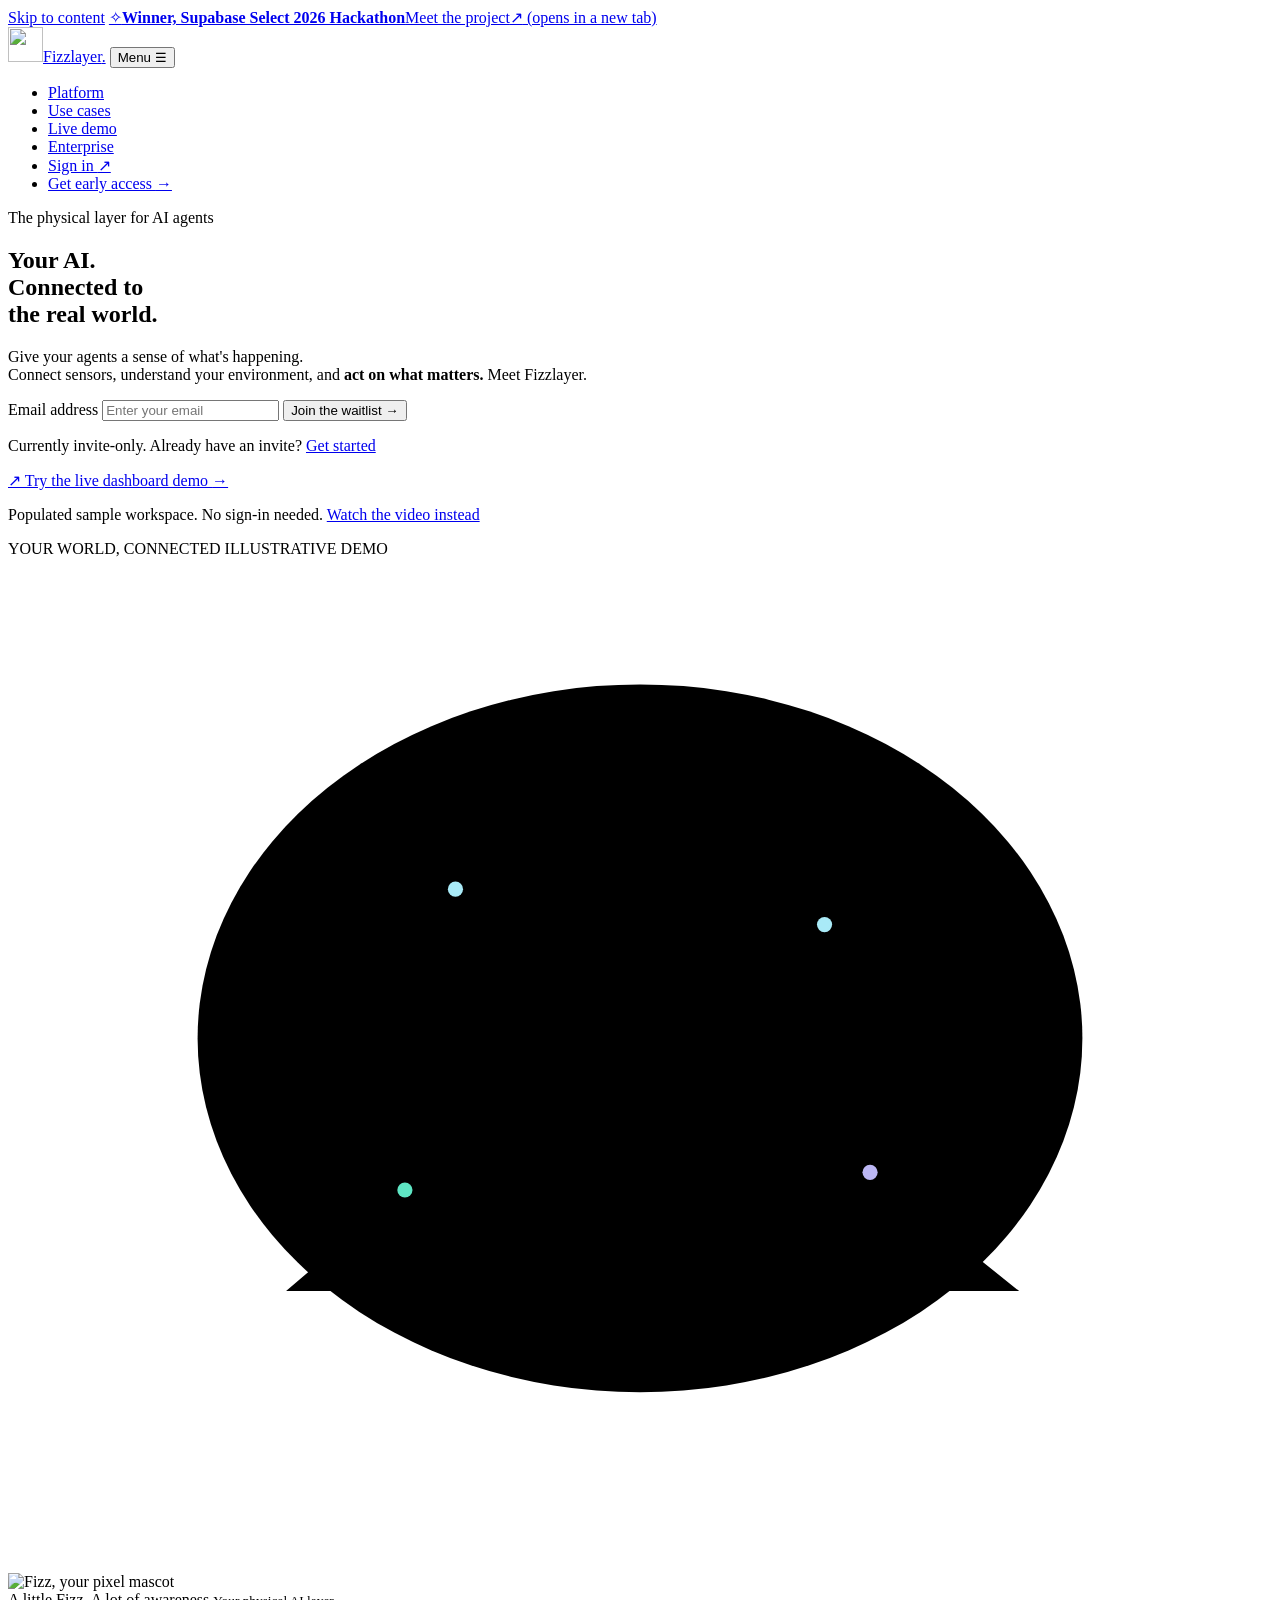
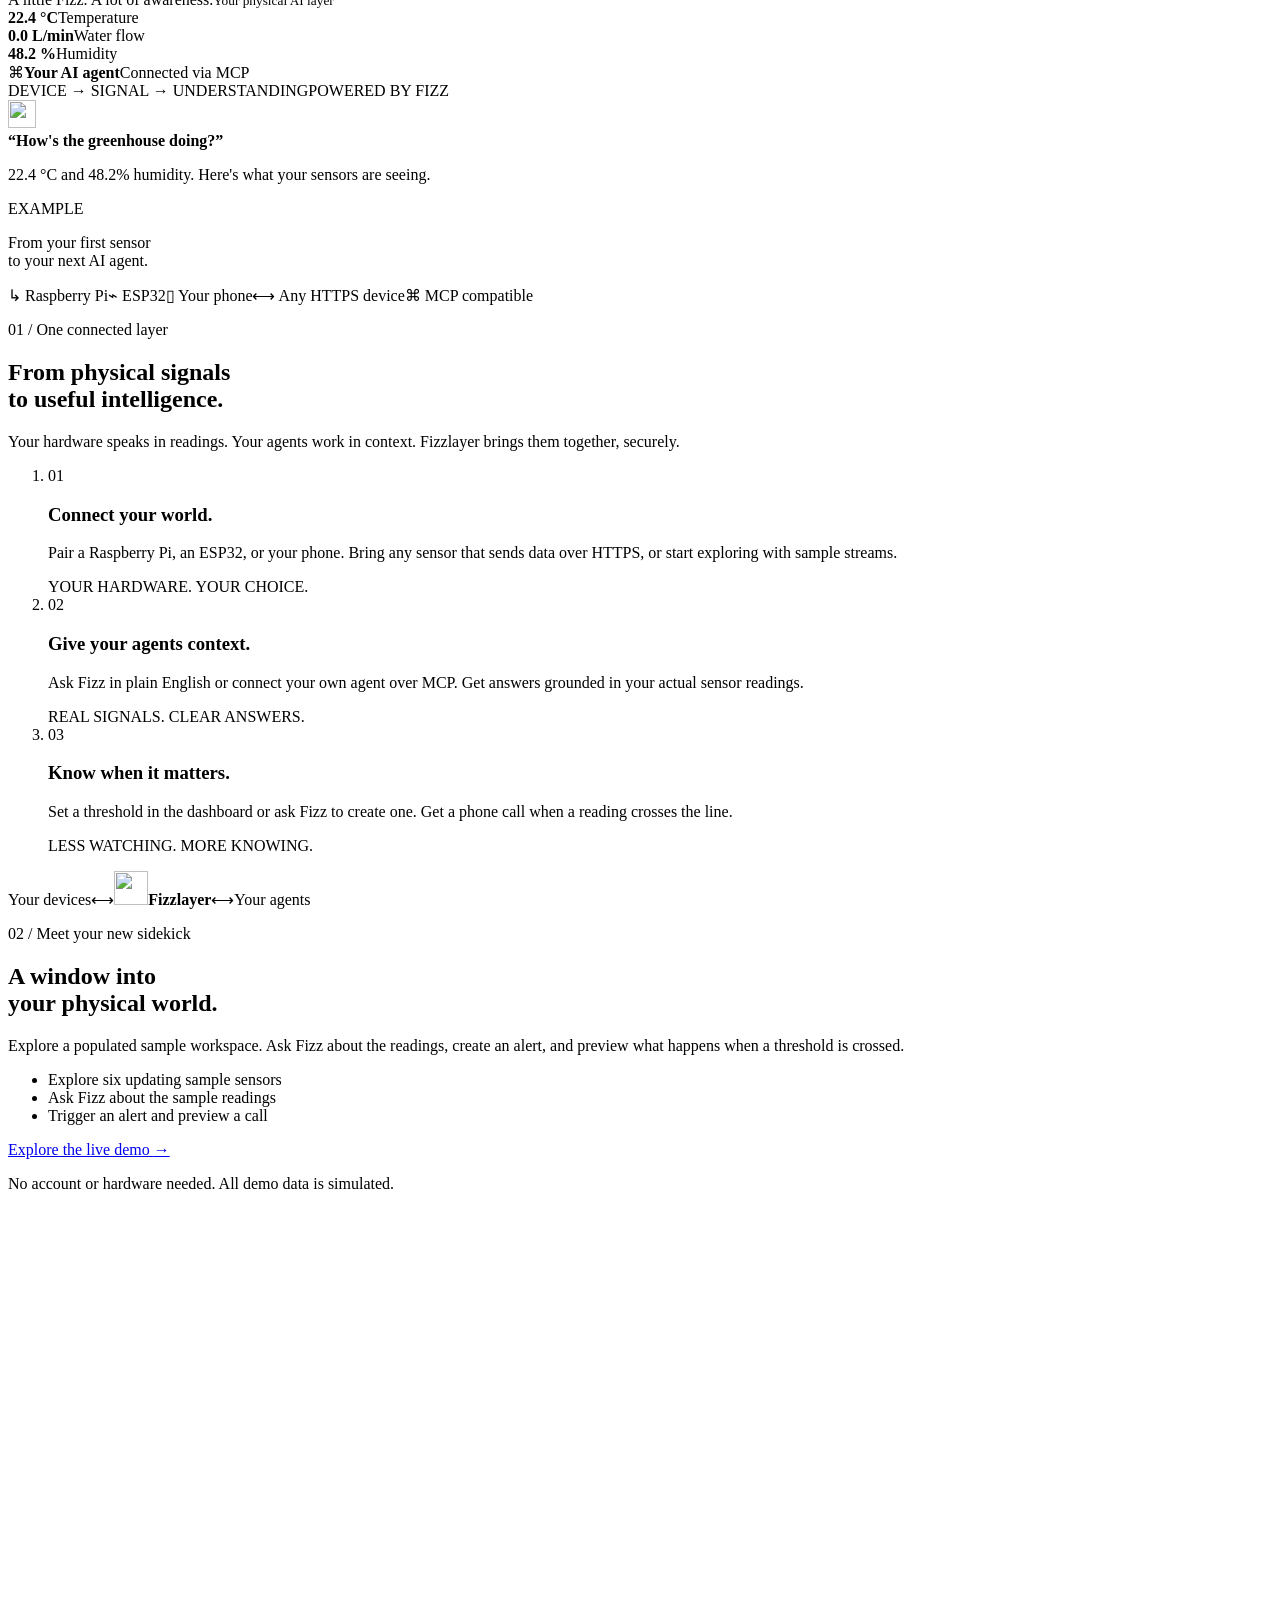
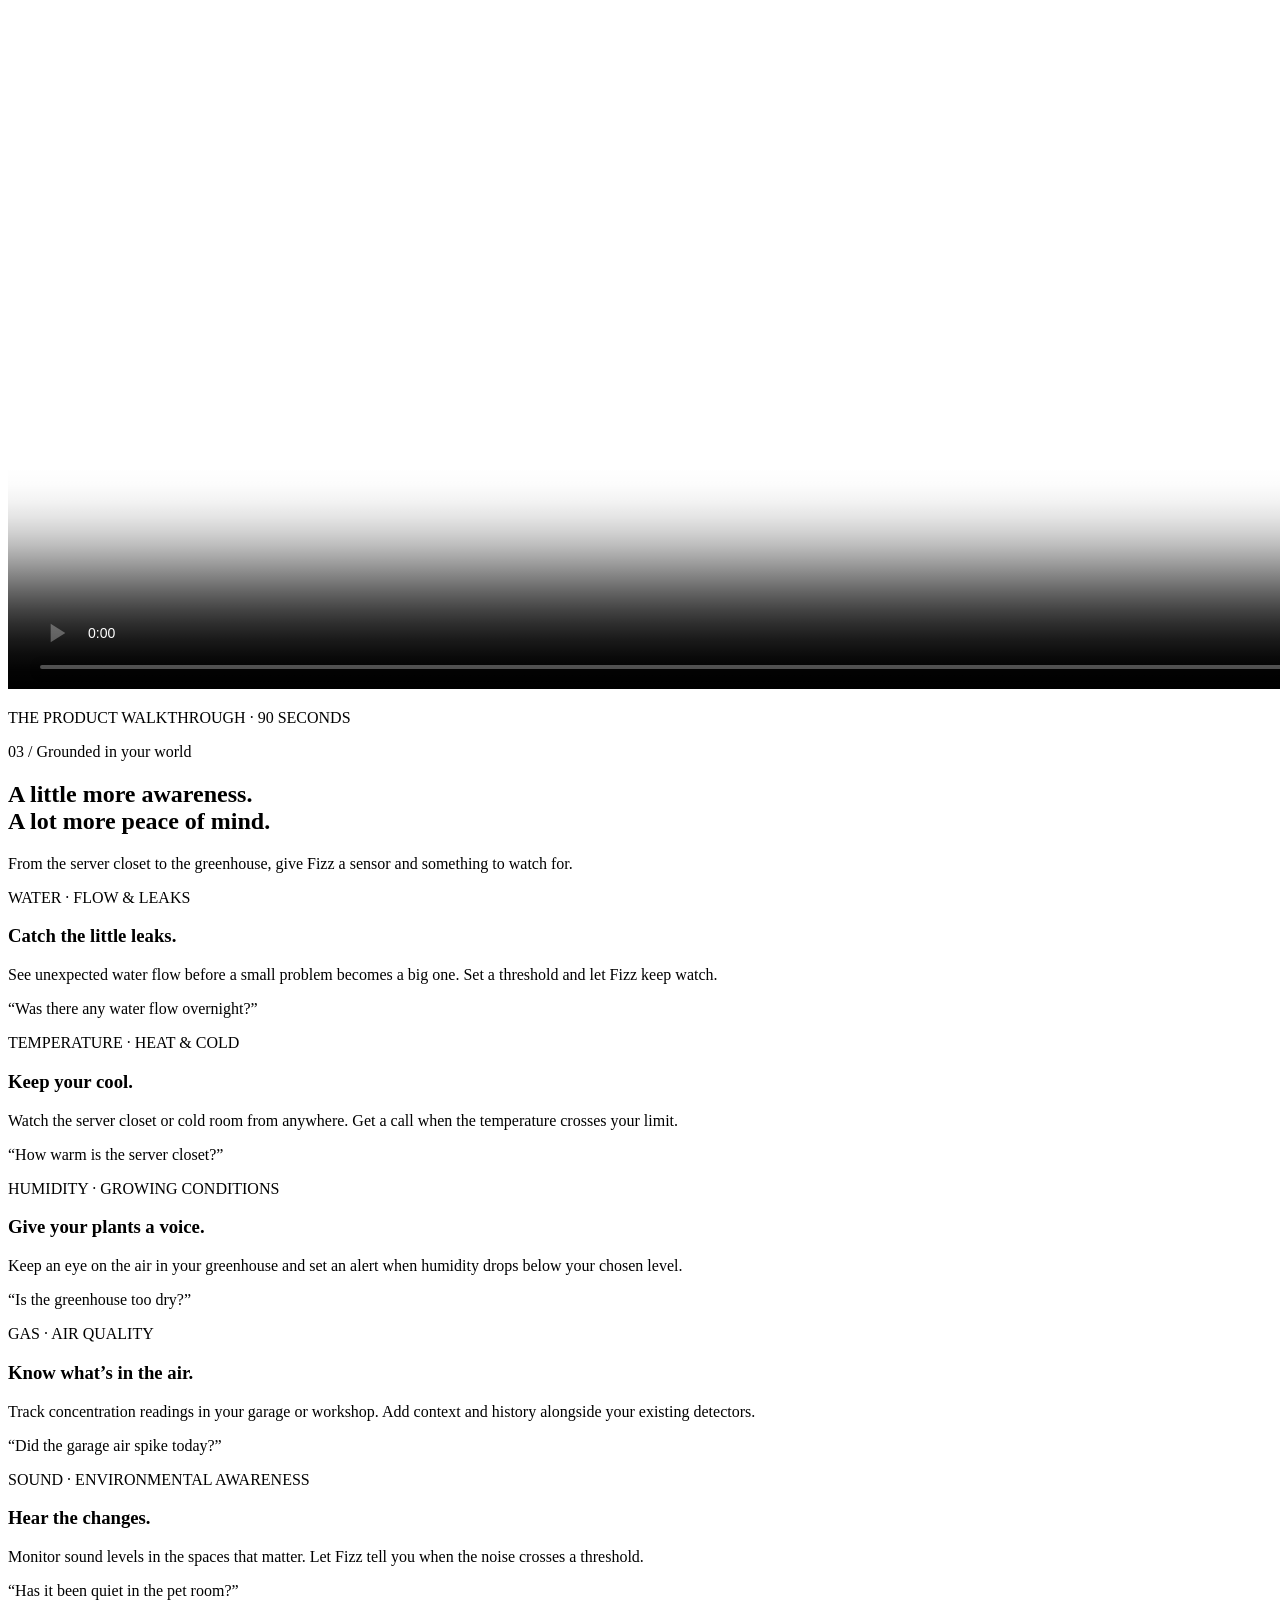
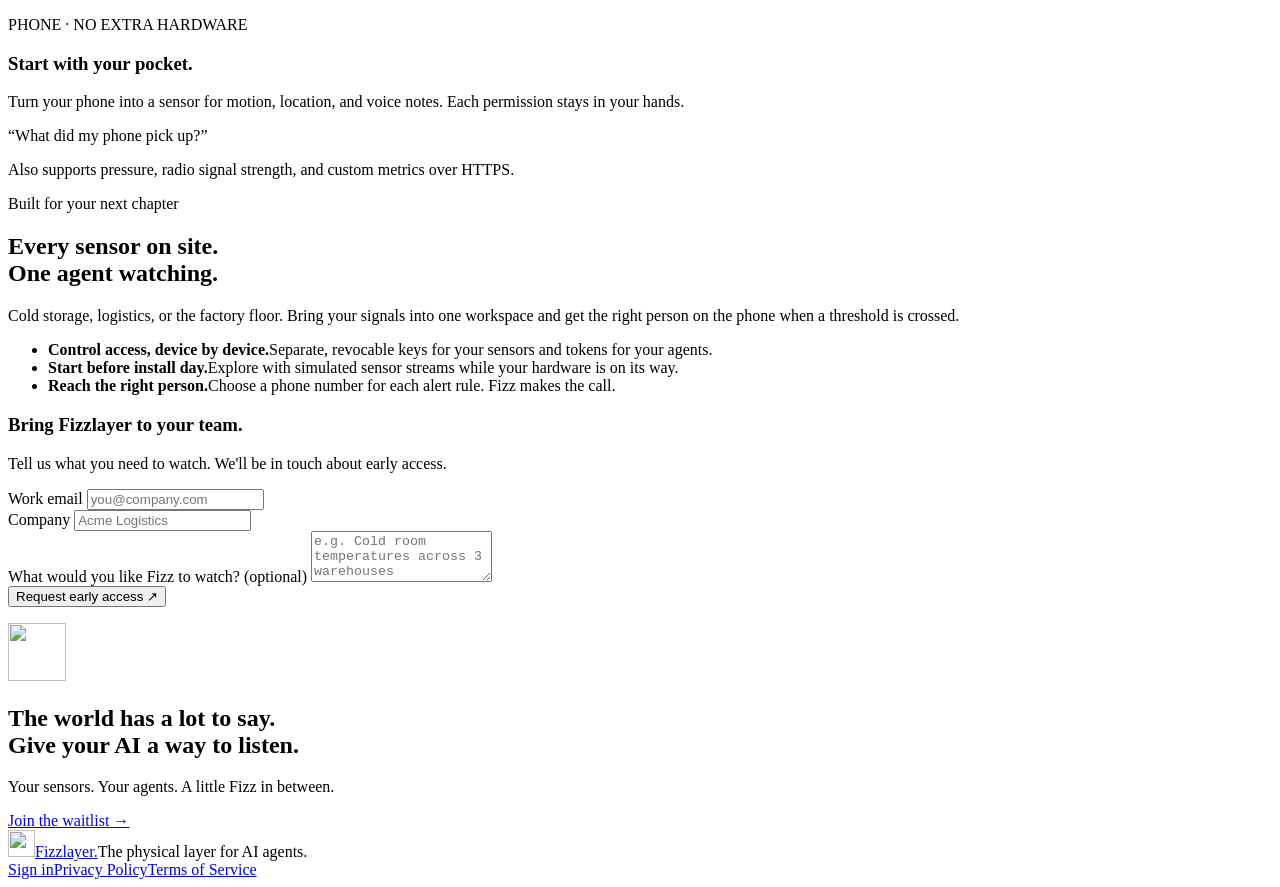
==== commit 8e618de3: "Add public dashboard demo and captioned walkthrough" ====
--- a/public/index.html
+++ b/public/index.html
@@ -37,7 +37,7 @@
         <ul class="nav-links" id="nav-links">
           <li><a href="#connect">Platform</a></li>
           <li><a href="#use-cases">Use cases</a></li>
-          <li><a href="#demo">Demo</a></li>
+          <li><a href="/demo.html">Live demo</a></li>
           <li><a href="#enterprise">Enterprise</a></li>
           <li><a class="nav-sign-in" href="/app.html#sign-in">Sign in <span aria-hidden="true">↗</span></a></li>
           <li><a class="button button-dark nav-cta" href="#join">Get early access <span aria-hidden="true">→</span></a></li>
@@ -58,7 +58,8 @@
             </form>
             <p class="waitlist-status" id="waitlist-status" role="status" aria-live="polite"></p>
             <p class="invite">Currently invite-only. Already have an invite? <a href="/app.html">Get started</a></p>
-            <a class="hero-secondary" href="#demo"><span class="play-icon" aria-hidden="true">▶</span> See Fizzlayer in action <span aria-hidden="true">↗</span></a>
+            <a class="hero-secondary" href="/demo.html"><span class="play-icon" aria-hidden="true">↗</span> Try the live dashboard demo <span aria-hidden="true">→</span></a>
+            <p class="demo-invite">Populated sample workspace. No sign-in needed. <a href="#demo">Watch the video instead</a></p>
           </div>
           <div class="world-visual" aria-label="Illustrative example: temperature, water and humidity sensors connect to Fizzlayer and an AI agent.">
             <div class="world-frame">
@@ -91,7 +92,7 @@
         <div class="connection-band" aria-label="Your devices connect through Fizzlayer to your agents"><span>Your devices</span><span class="flow-arrow" aria-hidden="true">⟷</span><strong><img src="/fizz-agent.svg" alt="" width="34" height="34">Fizzlayer</strong><span class="flow-arrow" aria-hidden="true">⟷</span><span>Your agents</span></div>
       </section>
       <section class="section product-section" id="demo" aria-labelledby="demo-title">
-        <div class="container demo-layout"><div><p class="eyebrow-label">02 / Meet your new sidekick</p><h2 id="demo-title">A window into<br>your physical world.</h2><p class="lede">Live readings, meaningful alerts, and an agent that understands the signals. All in one clear workspace.</p><ul class="demo-features"><li>Watch sensor readings as they arrive</li><li>Ask questions in plain English</li><li>Create alerts and get a call</li></ul><a class="button button-dark" href="/app.html">Have an invite? Get started <span aria-hidden="true">→</span></a></div><div><div class="video-frame"><video controls preload="metadata" playsinline poster="/fizz-demo-poster.jpg?v=e0df2eee22d8" width="1920" height="1080">
+        <div class="container demo-layout"><div><p class="eyebrow-label">02 / Meet your new sidekick</p><h2 id="demo-title">A window into<br>your physical world.</h2><p class="lede">Explore a populated sample workspace. Ask Fizz about the readings, create an alert, and preview what happens when a threshold is crossed.</p><ul class="demo-features"><li>Explore six updating sample sensors</li><li>Ask Fizz about the sample readings</li><li>Trigger an alert and preview a call</li></ul><a class="button button-dark" href="/demo.html">Explore the live demo <span aria-hidden="true">→</span></a><p class="demo-invite">No account or hardware needed. All demo data is simulated.</p></div><div><div class="video-frame"><video controls preload="metadata" playsinline poster="/fizz-demo-poster.jpg?v=e0df2eee22d8" width="1920" height="1080">
             <source src="/fizz-demo.mp4?v=2c2481d5dc91" type="video/mp4">
             <track kind="captions" src="/fizz-demo.vtt?v=5dd0ba78532a" srclang="en" label="English">
             Your browser cannot play this video. <a href="/fizz-demo.mp4?v=2c2481d5dc91">Download the demo</a>.
